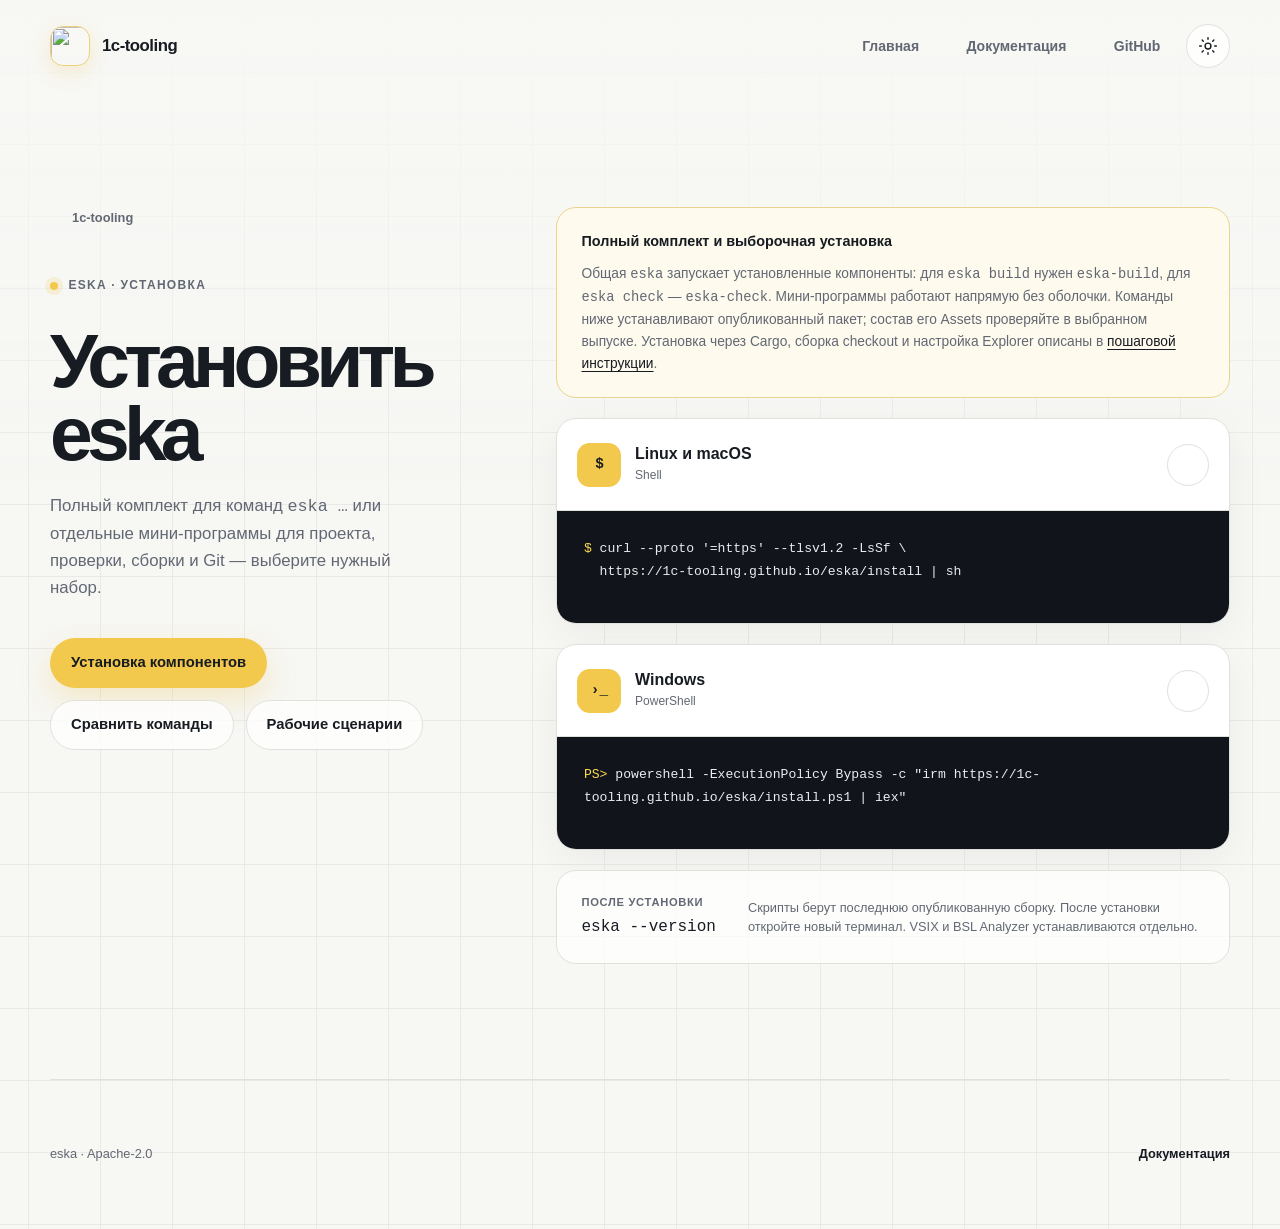
==== eska/index.html @ 10bf2ffe "docs: Добавлены сравнение команд ESKA и девять рабочих сценариев" ====
<!doctype html>
<html lang="ru">
  <head>
    <meta charset="utf-8">
    <meta name="viewport" content="width=device-width, initial-scale=1">
    <meta name="description" content="Установка eska для Linux, macOS и Windows.">
    <meta name="theme-color" content="#f2c94c">
    <title>Установка eska · 1c-tooling</title>
    <script>
      /** Applies the saved theme before rendering. */
      (() => {
        const savedTheme = localStorage.getItem("theme");
        const systemTheme = matchMedia("(prefers-color-scheme: dark)").matches ? "dark" : "light";
        document.documentElement.dataset.theme = savedTheme || systemTheme;
      })();
    </script>
    <link rel="icon" href="../assets/1c-tooling-logo.png" type="image/png">
    <link rel="stylesheet" href="../assets/site.css">
  </head>
  <body class="install-page">
    <a class="skip-link" href="#content">К содержанию</a>

    <header class="site-header shell">
      <a class="brand" href="../" aria-label="1c-tooling — главная">
        <img src="../assets/1c-tooling-logo.png" alt="" width="40" height="40">
        <span>1c-tooling</span>
      </a>

      <nav class="site-nav" aria-label="Основная навигация">
        <a href="../"><svg class="icon" aria-hidden="true"><use href="../assets/icons.svg#home"></use></svg>Главная</a>
        <a href="./docs/"><svg class="icon" aria-hidden="true"><use href="../assets/icons.svg#book-open"></use></svg>Документация</a>
        <a href="https://github.com/1c-tooling/eska" target="_blank" rel="noreferrer"><svg class="icon" aria-hidden="true"><use href="../assets/icons.svg#github"></use></svg>GitHub</a>
        <button class="theme-toggle" type="button" data-theme-toggle aria-label="Включить тёмную тему">
          <svg class="sun-icon" viewBox="0 0 24 24" aria-hidden="true">
            <circle cx="12" cy="12" r="3.5"></circle>
            <path d="M12 2v2M12 20v2M4.93 4.93l1.42 1.42M17.65 17.65l1.42 1.42M2 12h2M20 12h2M4.93 19.07l1.42-1.42M17.65 6.35l1.42-1.42"></path>
          </svg>
          <svg class="moon-icon" viewBox="0 0 24 24" aria-hidden="true">
            <path d="M20.25 15.35A8.5 8.5 0 0 1 8.65 3.75a8.5 8.5 0 1 0 11.6 11.6Z"></path>
          </svg>
        </button>
      </nav>
    </header>

    <main class="install-main shell" id="content">
      <div class="install-hero">
        <a class="back-link" href="../"><svg class="icon" aria-hidden="true"><use href="../assets/icons.svg#arrow-left"></use></svg>1c-tooling</a>
        <p class="eyebrow"><span></span> eska · установка</p>
        <h1>Установить eska</h1>
        <p>Полный комплект для команд <code>eska …</code> или отдельные мини-программы для проекта, проверки, сборки и Git — выберите нужный набор.</p>

        <div class="hero-actions"><a class="button button-primary" href="./docs/#installation">Установка компонентов</a><a class="button button-quiet" href="./docs/#components">Сравнить команды</a><a class="button button-quiet" href="./docs/#scenarios">Рабочие сценарии</a></div>
      </div>

      <div class="install-grid standalone-install">
        <div class="doc-callout install-release-note"><strong>Полный комплект и выборочная установка</strong><p>Общая <code>eska</code> запускает установленные компоненты: для <code>eska build</code> нужен <code>eska-build</code>, для <code>eska check</code> — <code>eska-check</code>. Мини-программы работают напрямую без оболочки. Команды ниже устанавливают опубликованный пакет; состав его Assets проверяйте в выбранном выпуске. Установка через Cargo, сборка checkout и настройка Explorer описаны в <a href="./docs/#installation">пошаговой инструкции</a>.</p></div>

        <article class="command-card">
          <div class="command-heading">
            <div>
              <span class="platform-icon" aria-hidden="true">$</span>
              <div>
                <h2>Linux и macOS</h2>
                <p>Shell</p>
              </div>
            </div>
            <button class="copy-button" type="button" data-copy="curl --proto '=https' --tlsv1.2 -LsSf https://1c-tooling.github.io/eska/install | sh" aria-label="Копировать команду">
              <svg class="icon icon-copy" aria-hidden="true"><use href="../assets/icons.svg#copy"></use></svg>
              <svg class="icon icon-check" aria-hidden="true"><use href="../assets/icons.svg#check"></use></svg>
            </button>
          </div>
          <pre><code><span class="prompt">$</span> curl --proto '=https' --tlsv1.2 -LsSf \
  https://1c-tooling.github.io/eska/install | sh</code></pre>
        </article>

        <article class="command-card">
          <div class="command-heading">
            <div>
              <span class="platform-icon" aria-hidden="true">›_</span>
              <div>
                <h2>Windows</h2>
                <p>PowerShell</p>
              </div>
            </div>
            <button class="copy-button" type="button" data-copy="powershell -ExecutionPolicy Bypass -c &quot;irm https://1c-tooling.github.io/eska/install.ps1 | iex&quot;" aria-label="Копировать команду">
              <svg class="icon icon-copy" aria-hidden="true"><use href="../assets/icons.svg#copy"></use></svg>
              <svg class="icon icon-check" aria-hidden="true"><use href="../assets/icons.svg#check"></use></svg>
            </button>
          </div>
          <pre><code><span class="prompt">PS&gt;</span> powershell -ExecutionPolicy Bypass -c "irm https://1c-tooling.github.io/eska/install.ps1 | iex"</code></pre>
        </article>

        <div class="install-note">
          <div>
            <span>После установки</span>
            <code>eska --version</code>
          </div>
          <p>Скрипты берут последнюю опубликованную сборку. После установки откройте новый терминал. VSIX и BSL Analyzer устанавливаются отдельно.</p>
        </div>
      </div>
    </main>

    <footer class="site-footer shell compact-footer">
      <p>eska · Apache-2.0</p>
      <a class="link-with-icon" href="./docs/"><svg class="icon" aria-hidden="true"><use href="../assets/icons.svg#book-open"></use></svg>Документация</a>
    </footer>

    <div class="copy-toast" role="status" aria-live="polite" aria-atomic="true"></div>
    <script src="../assets/site.js"></script>
  </body>
</html>
---- assets/site.css ----
:root {
  color-scheme: light;
  --bg: #f7f7f4;
  --surface: #ffffff;
  --surface-strong: #171b22;
  --text: #171b22;
  --text-soft: #626873;
  --text-inverse: #f7f7f4;
  --line: #dfe1dc;
  --line-strong: #c7cac3;
  --accent: #f2c94c;
  --accent-bright: #ffda51;
  --accent-ink: #171b22;
  --code-bg: #11151b;
  --code-text: #e9ecf0;
  --shadow: 0 24px 70px rgb(30 35 43 / 12%);
  --radius-lg: 2rem;
  --radius-md: 1.25rem;
  --shell: min(1180px, calc(100% - 48px));
}

:root[data-theme="dark"] {
  color-scheme: dark;
  --bg: #0f1217;
  --surface: #171b22;
  --surface-strong: #f2f3ef;
  --text: #f2f3ef;
  --text-soft: #9aa1ac;
  --text-inverse: #171b22;
  --line: #2b3039;
  --line-strong: #3a414d;
  --accent: #e8bd3e;
  --accent-bright: #f8cf4b;
  --accent-ink: #171b22;
  --code-bg: #0a0d11;
  --code-text: #eef0f3;
  --shadow: 0 28px 90px rgb(0 0 0 / 35%);
}

* {
  box-sizing: border-box;
}

html {
  scroll-behavior: smooth;
}

body {
  margin: 0;
  overflow-x: hidden;
  background:
    linear-gradient(90deg, color-mix(in srgb, var(--line) 55%, transparent) 1px, transparent 1px) 50% 0 / 72px 72px,
    linear-gradient(color-mix(in srgb, var(--line) 55%, transparent) 1px, transparent 1px) 50% 0 / 72px 72px,
    var(--bg);
  color: var(--text);
  font-family: Inter, "Segoe UI", Arial, sans-serif;
  font-size: 1rem;
  line-height: 1.6;
  -webkit-font-smoothing: antialiased;
}

body::before {
  position: fixed;
  z-index: -1;
  inset: 0;
  background: linear-gradient(180deg, var(--bg) 0, transparent 32rem);
  content: "";
  pointer-events: none;
}

button,
a {
  -webkit-tap-highlight-color: transparent;
}

a {
  color: inherit;
  text-decoration: none;
}

.icon {
  width: 1.1em;
  height: 1.1em;
  flex: none;
  fill: none;
  stroke: currentColor;
  stroke-linecap: round;
  stroke-linejoin: round;
  stroke-width: 1.8;
}

.link-with-icon {
  display: inline-flex;
  gap: 0.5rem;
  align-items: center;
}

button {
  font: inherit;
}

img {
  display: block;
  height: auto;
  max-width: 100%;
}

code,
pre {
  font-family: "SFMono-Regular", Consolas, "Liberation Mono", monospace;
}

.shell {
  width: var(--shell);
  margin-inline: auto;
}

.skip-link {
  position: fixed;
  z-index: 100;
  top: 0.75rem;
  left: 0.75rem;
  padding: 0.65rem 1rem;
  transform: translateY(-150%);
  border-radius: 999px;
  background: var(--text);
  color: var(--bg);
}

.skip-link:focus {
  transform: translateY(0);
}

.site-header {
  display: flex;
  align-items: center;
  justify-content: space-between;
  min-height: 92px;
}

.brand {
  display: inline-flex;
  gap: 0.75rem;
  align-items: center;
  font-size: 1.05rem;
  font-weight: 750;
  letter-spacing: -0.03em;
}

.brand img {
  width: 40px;
  height: 40px;
  border: 1px solid color-mix(in srgb, var(--accent) 70%, var(--line));
  border-radius: 0.8rem;
  box-shadow: 0 6px 20px rgb(232 189 62 / 22%);
}

.site-nav {
  display: flex;
  gap: 1.6rem;
  align-items: center;
  color: var(--text-soft);
  font-size: 0.875rem;
  font-weight: 650;
}

.site-nav > a {
  display: inline-flex;
  gap: 0.4rem;
  align-items: center;
  transition: color 160ms ease;
}

.site-nav > a:hover {
  color: var(--text);
}

.theme-toggle {
  position: relative;
  display: grid;
  width: 44px;
  height: 44px;
  padding: 0;
  place-items: center;
  border: 1px solid var(--line);
  border-radius: 50%;
  background: color-mix(in srgb, var(--surface) 80%, transparent);
  color: var(--text);
  cursor: pointer;
  transition: border-color 160ms ease, transform 160ms ease, background 160ms ease;
}

.theme-toggle:hover {
  transform: rotate(8deg);
  border-color: var(--line-strong);
  background: var(--surface);
}

.theme-toggle svg {
  position: absolute;
  width: 20px;
  fill: none;
  stroke: currentColor;
  stroke-linecap: round;
  stroke-linejoin: round;
  stroke-width: 1.7;
  transition: opacity 160ms ease, transform 220ms ease;
}

:root[data-theme="light"] .sun-icon,
:root[data-theme="dark"] .moon-icon {
  opacity: 1;
  transform: scale(1) rotate(0deg);
}

:root[data-theme="light"] .moon-icon,
:root[data-theme="dark"] .sun-icon {
  opacity: 0;
  transform: scale(0.55) rotate(-45deg);
}

.hero {
  display: grid;
  grid-template-columns: minmax(0, 1.25fr) minmax(320px, 0.75fr);
  gap: clamp(3rem, 7vw, 7rem);
  align-items: center;
  min-height: min(760px, calc(100svh - 92px));
  padding-block: 5rem 7rem;
}

.eyebrow {
  display: flex;
  gap: 0.65rem;
  align-items: center;
  margin: 0 0 1.75rem;
  color: var(--text-soft);
  font-size: 0.75rem;
  font-weight: 750;
  letter-spacing: 0.11em;
  text-transform: uppercase;
}

.eyebrow > span:first-child {
  width: 8px;
  height: 8px;
  border-radius: 50%;
  background: var(--accent);
  box-shadow: 0 0 0 5px color-mix(in srgb, var(--accent) 18%, transparent);
}

.eyebrow b {
  font-weight: inherit;
}

.hero h1 {
  max-width: 760px;
  margin: 0;
  font-size: clamp(3rem, 6vw, 5.25rem);
  font-weight: 770;
  letter-spacing: -0.075em;
  line-height: 0.98;
}

.hero h1 > span,
.hero h1 em,
.hero h1 em span {
  display: block;
}

.hero h1 em span {
  white-space: nowrap;
}

.hero h1 em {
  color: var(--text-soft);
  font-style: normal;
  font-weight: 520;
}

.hero-lead {
  max-width: 650px;
  margin: 2rem 0 0;
  color: var(--text-soft);
  font-size: clamp(1.05rem, 1.6vw, 1.3rem);
  line-height: 1.55;
}

.hero-actions {
  display: flex;
  flex-wrap: wrap;
  gap: 0.75rem;
  margin-top: 2.25rem;
}

.button {
  display: inline-flex;
  gap: 0.55rem;
  min-height: 50px;
  padding: 0.75rem 1.25rem;
  align-items: center;
  justify-content: center;
  border: 1px solid transparent;
  border-radius: 999px;
  font-size: 0.925rem;
  font-weight: 750;
  transition: transform 160ms ease, box-shadow 160ms ease, background 160ms ease;
}

.button:hover {
  transform: translateY(-2px);
}

.button-primary {
  background: var(--accent);
  color: var(--accent-ink);
  box-shadow: 0 12px 30px rgb(232 189 62 / 25%);
}

.button-primary:hover {
  background: var(--accent-bright);
  box-shadow: 0 16px 34px rgb(232 189 62 / 32%);
}

.button-quiet {
  border-color: var(--line);
  background: color-mix(in srgb, var(--surface) 75%, transparent);
}

.hero-flow {
  display: flex;
  gap: 0.7rem;
  align-items: center;
  margin: 3rem 0 0;
  color: var(--text-soft);
  font-family: "SFMono-Regular", Consolas, "Liberation Mono", monospace;
  font-size: 0.75rem;
  letter-spacing: 0.025em;
}

.hero-flow i {
  width: 22px;
  height: 1px;
  background: var(--line-strong);
}

.logo-stage {
  position: relative;
  isolation: isolate;
  width: min(100%, 480px);
  aspect-ratio: 1 / 1;
  margin-inline: auto;
}

.logo-stage::before {
  position: absolute;
  z-index: -2;
  inset: -22%;
  border-radius: 50%;
  background: radial-gradient(circle, rgb(242 201 76 / 25%) 0, transparent 67%);
  content: "";
  filter: blur(20px);
}

.logo-stage::after {
  position: absolute;
  z-index: -1;
  inset: -1.15rem;
  border: 1px solid color-mix(in srgb, var(--accent) 35%, transparent);
  border-radius: 2.6rem;
  content: "";
  transform: rotate(3deg);
}

.logo-stage img {
  width: 100%;
  height: 100%;
  object-fit: contain;
  border: 1px solid color-mix(in srgb, var(--accent) 55%, var(--line));
  border-radius: var(--radius-lg);
  box-shadow: var(--shadow);
}

.logo-orbit {
  position: absolute;
  z-index: 2;
  top: -1.7rem;
  right: -1.7rem;
  width: 4.4rem;
  height: 4.4rem;
  border: 1px solid var(--line-strong);
  border-radius: 50%;
  background: var(--bg);
}

.logo-orbit::before,
.logo-orbit::after {
  position: absolute;
  background: var(--line-strong);
  content: "";
}

.logo-orbit::before {
  top: 50%;
  left: -0.75rem;
  width: calc(100% + 1.5rem);
  height: 1px;
}

.logo-orbit::after {
  top: -0.75rem;
  left: 50%;
  width: 1px;
  height: calc(100% + 1.5rem);
}

.logo-caption {
  position: absolute;
  z-index: 3;
  right: 1.1rem;
  bottom: 1.1rem;
  padding: 0.45rem 0.75rem;
  border: 1px solid rgb(23 27 34 / 18%);
  border-radius: 999px;
  background: rgb(255 255 255 / 86%);
  color: #171b22;
  font-family: "SFMono-Regular", Consolas, "Liberation Mono", monospace;
  font-size: 0.66rem;
  letter-spacing: 0.03em;
  backdrop-filter: blur(8px);
}

.product-section,
.install-section {
  padding-block: clamp(5rem, 10vw, 9rem);
  border-top: 1px solid var(--line);
}

.section-intro {
  display: grid;
  grid-template-columns: 1fr 2fr;
  gap: 2rem;
  align-items: start;
  margin-bottom: clamp(3rem, 7vw, 5rem);
}

.section-index {
  margin: 0;
  color: var(--text-soft);
  font-family: "SFMono-Regular", Consolas, "Liberation Mono", monospace;
  font-size: 0.75rem;
  letter-spacing: 0.08em;
  text-transform: uppercase;
}

.section-intro h2 {
  margin: 0;
  font-size: clamp(2.35rem, 5.4vw, 5rem);
  font-weight: 680;
  letter-spacing: -0.065em;
  line-height: 1;
}

.section-copy > p {
  max-width: 620px;
  margin: 1.5rem 0 0;
  color: var(--text-soft);
  font-size: 1rem;
}

.product-card {
  display: grid;
  grid-template-columns: 0.9fr 1.1fr;
  overflow: hidden;
  border: 1px solid var(--line);
  border-radius: var(--radius-lg);
  background: var(--surface);
  box-shadow: 0 18px 70px rgb(25 30 38 / 6%);
}

.product-name {
  display: flex;
  min-height: 430px;
  padding: clamp(1.5rem, 4vw, 3.5rem);
  flex-direction: column;
  justify-content: space-between;
  background: var(--surface-strong);
  color: var(--text-inverse);
}

.product-name > div {
  display: flex;
  gap: 0.6rem;
  align-items: center;
  color: color-mix(in srgb, var(--text-inverse) 62%, transparent);
  font-family: "SFMono-Regular", Consolas, "Liberation Mono", monospace;
  font-size: 0.75rem;
  letter-spacing: 0.05em;
  text-transform: uppercase;
}

.status-dot {
  width: 7px;
  height: 7px;
  border-radius: 50%;
  background: var(--accent);
  box-shadow: 0 0 0 4px color-mix(in srgb, var(--accent) 16%, transparent);
}

.product-name strong {
  font-size: clamp(4.5rem, 10vw, 8.5rem);
  font-weight: 700;
  letter-spacing: -0.09em;
  line-height: 0.8;
}

.product-name a {
  color: color-mix(in srgb, var(--text-inverse) 68%, transparent);
  font-size: 0.875rem;
  transition: color 160ms ease;
}

.product-name a .icon {
  width: 1rem;
  height: 1rem;
}

.product-name a:hover {
  color: var(--text-inverse);
}

.feature-list {
  display: flex;
  flex-direction: column;
  justify-content: stretch;
}

.feature-row {
  display: grid;
  min-height: 143px;
  padding: 2rem clamp(1.5rem, 4vw, 3.25rem);
  grid-template-columns: 3rem 1fr;
  gap: 1.5rem;
  align-items: center;
  border-bottom: 1px solid var(--line);
}

.feature-row:last-child {
  border-bottom: 0;
}

.feature-row > span {
  color: var(--text-soft);
  font-family: "SFMono-Regular", Consolas, "Liberation Mono", monospace;
  font-size: 0.75rem;
}

.feature-row p {
  max-width: 510px;
  margin: 0;
  font-size: clamp(1.05rem, 2vw, 1.35rem);
  font-weight: 600;
  line-height: 1.4;
}

.feature-row code {
  font-size: 0.84em;
  font-weight: 500;
}

.feature-row-muted p {
  color: var(--text-soft);
  font-size: clamp(0.95rem, 1.55vw, 1.12rem);
  font-weight: 520;
}

.install-section {
  display: grid;
  grid-template-columns: minmax(260px, 0.72fr) minmax(0, 1.28fr);
  gap: clamp(3rem, 8vw, 7rem);
}

.install-intro {
  display: block;
  margin: 0;
}

.install-intro h2 {
  margin-top: 2rem;
}

.install-intro > p:last-child {
  max-width: 390px;
  margin: 1.75rem 0 0;
  color: var(--text-soft);
  font-size: 1rem;
}

.install-grid {
  display: grid;
  gap: 1rem;
}

.command-card {
  overflow: hidden;
  border: 1px solid var(--line);
  border-radius: var(--radius-md);
  background: var(--surface);
  box-shadow: 0 12px 40px rgb(25 30 38 / 5%);
}

.command-heading {
  display: flex;
  min-height: 92px;
  padding: 1.15rem 1.25rem;
  align-items: center;
  justify-content: space-between;
  border-bottom: 1px solid var(--line);
}

.command-heading > div {
  display: flex;
  gap: 0.85rem;
  align-items: center;
}

.platform-icon {
  display: grid;
  width: 44px;
  height: 44px;
  place-items: center;
  border-radius: 0.8rem;
  background: var(--accent);
  color: var(--accent-ink);
  font-family: "SFMono-Regular", Consolas, "Liberation Mono", monospace;
  font-size: 0.9rem;
  font-weight: 800;
}

.command-heading h2,
.command-heading h3 {
  margin: 0;
  font-size: 1rem;
  font-weight: 720;
  line-height: 1.25;
}

.command-heading p {
  margin: 0.1rem 0 0;
  color: var(--text-soft);
  font-size: 0.75rem;
}

.copy-button {
  display: grid;
  width: 42px;
  height: 42px;
  padding: 0;
  flex: none;
  place-items: center;
  border: 1px solid var(--line);
  border-radius: 50%;
  background: transparent;
  color: var(--text-soft);
  cursor: pointer;
  transition: border-color 160ms ease, color 160ms ease, background 160ms ease;
}

.copy-button .icon {
  grid-area: 1 / 1;
  width: 18px;
  height: 18px;
  transition: opacity 160ms ease, transform 160ms ease;
}

.copy-button .icon-check {
  transform: scale(0.55);
  opacity: 0;
}

.copy-button[data-state="copied"] .icon-copy {
  transform: scale(0.55);
  opacity: 0;
}

.copy-button[data-state="copied"] .icon-check {
  transform: scale(1);
  opacity: 1;
}

.copy-button:hover {
  border-color: var(--line-strong);
  background: var(--bg);
  color: var(--text);
}

.copy-button[data-state="copied"] {
  border-color: color-mix(in srgb, var(--accent) 70%, var(--line));
  color: var(--text);
}

.command-card pre {
  margin: 0;
  padding: 1.4rem 1.5rem;
  overflow-x: auto;
  background: var(--code-bg);
  color: var(--code-text);
  font-size: 0.76rem;
  line-height: 1.75;
  white-space: pre-wrap;
  word-break: break-word;
}

.prompt {
  color: var(--accent-bright);
}

.install-footer {
  display: flex;
  padding: 0.75rem 0.25rem 0;
  align-items: center;
  justify-content: space-between;
  color: var(--text-soft);
  font-size: 0.8rem;
}

.install-footer p {
  margin: 0;
}

.install-footer code,
.install-note code {
  color: var(--text);
}

.install-footer a,
.compact-footer a {
  color: var(--text);
  font-weight: 700;
}

.site-footer {
  display: grid;
  min-height: 150px;
  grid-template-columns: 1fr auto 1fr;
  gap: 2rem;
  align-items: center;
  border-top: 1px solid var(--line);
  color: var(--text-soft);
  font-size: 0.8rem;
}

.footer-brand {
  justify-self: start;
  color: var(--text);
  font-size: 0.95rem;
}

.footer-brand img {
  width: 32px;
  height: 32px;
  border-radius: 0.65rem;
}

.site-footer > a:last-child {
  justify-self: end;
  color: var(--text);
  font-weight: 700;
}

.site-footer p {
  margin: 0;
}

.copy-toast {
  position: fixed;
  z-index: 20;
  right: 1.25rem;
  bottom: 1.25rem;
  padding: 0.7rem 1rem;
  transform: translateY(1rem);
  border: 1px solid var(--line-strong);
  border-radius: 999px;
  background: var(--surface-strong);
  color: var(--text-inverse);
  font-size: 0.8rem;
  font-weight: 700;
  opacity: 0;
  pointer-events: none;
  transition: opacity 180ms ease, transform 180ms ease;
}

.copy-toast.is-visible {
  transform: translateY(0);
  opacity: 1;
}

/* Documentation */
.docs-shell {
  display: grid;
  grid-template-columns: 220px minmax(0, 1fr);
  gap: clamp(3rem, 7vw, 7rem);
  align-items: start;
  padding-block: 3.5rem 7rem;
  border-top: 1px solid var(--line);
}

.docs-sidebar {
  position: sticky;
  top: 2rem;
}

.docs-sidebar-title {
  display: flex;
  padding-bottom: 1rem;
  align-items: center;
  justify-content: space-between;
  border-bottom: 1px solid var(--line);
  font-weight: 780;
  letter-spacing: -0.03em;
}

.docs-sidebar-title small {
  color: var(--text-soft);
  font-family: "SFMono-Regular", Consolas, "Liberation Mono", monospace;
  font-size: 0.68rem;
  font-weight: 600;
}

.docs-toc {
  display: grid;
  margin-top: 0.75rem;
}

.docs-toc a {
  padding: 0.45rem 0;
  color: var(--text-soft);
  font-size: 0.78rem;
  line-height: 1.35;
  transition: color 160ms ease, transform 160ms ease;
}

.docs-toc a:hover {
  transform: translateX(3px);
  color: var(--text);
}

.docs-content {
  width: min(100%, 860px);
  min-width: 0;
}

.docs-hero {
  padding-block: clamp(2rem, 4vw, 4rem) clamp(5rem, 9vw, 8rem);
}

.docs-hero h1 {
  max-width: 770px;
  margin: 0;
  font-size: clamp(3.6rem, 7.5vw, 7rem);
  font-weight: 760;
  letter-spacing: -0.075em;
  line-height: 0.92;
}

.docs-hero > p:not(.eyebrow) {
  max-width: 650px;
  margin: 2rem 0 0;
  color: var(--text-soft);
  font-size: clamp(1.05rem, 1.7vw, 1.3rem);
  line-height: 1.55;
}

.docs-hero-actions {
  display: flex;
  flex-wrap: wrap;
  gap: 0.75rem;
  margin-top: 2.25rem;
}

.doc-section {
  padding-block: clamp(4.5rem, 8vw, 7rem);
  scroll-margin-top: 1.5rem;
  border-top: 1px solid var(--line);
}

.doc-heading {
  display: grid;
  margin-bottom: 3rem;
  grid-template-columns: 3rem minmax(0, 1fr);
  gap: 1.25rem;
  align-items: start;
}

.doc-heading > span {
  padding-top: 0.5rem;
  color: var(--text-soft);
  font-family: "SFMono-Regular", Consolas, "Liberation Mono", monospace;
  font-size: 0.72rem;
  letter-spacing: 0.08em;
}

.doc-heading h2 {
  margin: 0;
  font-size: clamp(2.3rem, 5vw, 4.5rem);
  font-weight: 700;
  letter-spacing: -0.065em;
  line-height: 1;
}

.doc-heading p {
  max-width: 590px;
  margin: 1rem 0 0;
  color: var(--text-soft);
  font-size: 1rem;
}

.doc-section h3 {
  margin: 3rem 0 0.8rem;
  font-size: 1.12rem;
  letter-spacing: -0.025em;
  line-height: 1.35;
}

.doc-section h3[id] {
  scroll-margin-top: 2rem;
}

.doc-section > p,
.doc-columns p,
.workflow-steps p {
  max-width: 760px;
  margin: 1.1rem 0 0;
  color: var(--text-soft);
}

.doc-section p code,
.doc-section td code,
.doc-section th code {
  padding: 0.08em 0.32em;
  border: 1px solid color-mix(in srgb, var(--line) 75%, transparent);
  border-radius: 0.35rem;
  background: color-mix(in srgb, var(--surface) 72%, transparent);
  color: var(--text);
  font-size: 0.87em;
}

.doc-section > pre,
.doc-columns pre,
.workflow-steps pre {
  margin: 1rem 0 0;
  padding: 1.25rem 1.4rem;
  overflow-x: auto;
  border: 1px solid color-mix(in srgb, var(--line) 38%, transparent);
  border-radius: 1rem;
  background: var(--code-bg);
  color: var(--code-text);
  font-size: 0.79rem;
  line-height: 1.75;
}

.docs-command-grid {
  display: grid;
  gap: 1rem;
}

.docs-command-grid + p {
  margin-top: 1.75rem;
}

.requirement-grid {
  display: grid;
  grid-template-columns: repeat(2, minmax(0, 1fr));
  gap: 1rem;
}

.requirement-card {
  padding: 1.5rem;
  border: 1px solid var(--line);
  border-radius: var(--radius-md);
  background: color-mix(in srgb, var(--surface) 78%, transparent);
}

.requirement-card strong,
.requirement-card span {
  display: block;
}

.requirement-card strong {
  font-size: 1.1rem;
  letter-spacing: -0.025em;
}

.requirement-card span {
  margin-top: 0.1rem;
  color: var(--text-soft);
  font-family: "SFMono-Regular", Consolas, "Liberation Mono", monospace;
  font-size: 0.68rem;
  letter-spacing: 0.06em;
  text-transform: uppercase;
}

.requirement-card p {
  margin: 1rem 0 0;
  color: var(--text-soft);
  font-size: 0.88rem;
  line-height: 1.6;
}

.doc-callout {
  display: grid;
  margin-top: 2rem;
  padding: 1.4rem 1.5rem;
  grid-template-columns: minmax(150px, 0.55fr) minmax(0, 1.45fr);
  gap: 1.5rem;
  align-items: start;
  border: 1px solid color-mix(in srgb, var(--accent) 55%, var(--line));
  border-radius: var(--radius-md);
  background: color-mix(in srgb, var(--accent) 10%, var(--surface));
}

.doc-callout strong {
  font-size: 0.9rem;
  line-height: 1.4;
}

.doc-callout p {
  margin: 0;
  color: var(--text-soft);
  font-size: 0.86rem;
  line-height: 1.6;
}

.doc-callout-warning {
  border-color: color-mix(in srgb, #e88b3e 55%, var(--line));
  background: color-mix(in srgb, #e88b3e 9%, var(--surface));
}

.doc-columns {
  display: grid;
  margin-top: 2rem;
  grid-template-columns: repeat(2, minmax(0, 1fr));
  gap: 1rem;
}

.doc-columns > div {
  min-width: 0;
}

.doc-columns h3 {
  margin-top: 0;
}

.table-wrap {
  margin-top: 2rem;
  overflow-x: auto;
  border: 1px solid var(--line);
  border-radius: var(--radius-md);
  background: color-mix(in srgb, var(--surface) 76%, transparent);
}

.table-wrap table {
  width: 100%;
  border-collapse: collapse;
  font-size: 0.85rem;
}

.table-wrap th,
.table-wrap td {
  padding: 0.95rem 1rem;
  border-bottom: 1px solid var(--line);
  text-align: left;
  vertical-align: top;
}

.table-wrap th {
  color: var(--text-soft);
  font-size: 0.68rem;
  font-weight: 700;
  letter-spacing: 0.06em;
  text-transform: uppercase;
}

.table-wrap tr:last-child td {
  border-bottom: 0;
}

.status-grid {
  display: grid;
  margin-top: 2rem;
  grid-template-columns: repeat(2, minmax(0, 1fr));
  overflow: hidden;
  border: 1px solid var(--line);
  border-radius: var(--radius-md);
  background: color-mix(in srgb, var(--surface) 76%, transparent);
}

.status-grid > div {
  display: grid;
  padding: 1rem 1.1rem;
  grid-template-columns: 5rem minmax(0, 1fr);
  gap: 0.8rem;
  align-items: center;
  border-right: 1px solid var(--line);
  border-bottom: 1px solid var(--line);
}

.status-grid > div:nth-child(2n) {
  border-right: 0;
}

.status-grid > div:nth-last-child(-n + 2) {
  border-bottom: 0;
}

.status-grid p {
  margin: 0;
  color: var(--text-soft);
  font-size: 0.82rem;
}

.status {
  justify-self: start;
  padding: 0.22rem 0.52rem;
  border-radius: 999px;
  font-family: "SFMono-Regular", Consolas, "Liberation Mono", monospace;
  font-size: 0.66rem;
  font-weight: 750;
}

.status-ok {
  background: #dff4e5;
  color: #195c2a;
}

.status-warn {
  background: #fff1c2;
  color: #705000;
}

.status-fail {
  background: #fee2df;
  color: #8b2821;
}

.status-skip {
  background: color-mix(in srgb, var(--line) 75%, var(--surface));
  color: var(--text-soft);
}

.workflow-steps {
  display: grid;
  margin: 0;
  padding: 0;
  gap: 0;
  list-style: none;
}

.workflow-steps > li {
  display: grid;
  padding: 2.2rem 0;
  grid-template-columns: 3rem minmax(0, 1fr);
  gap: 1.25rem;
  border-bottom: 1px solid var(--line);
}

.workflow-steps > li:first-child {
  padding-top: 0;
}

.workflow-steps > li:last-child {
  padding-bottom: 0;
  border-bottom: 0;
}

.workflow-steps > li > span {
  display: grid;
  width: 2.5rem;
  height: 2.5rem;
  place-items: center;
  border: 1px solid color-mix(in srgb, var(--accent) 58%, var(--line));
  border-radius: 50%;
  background: color-mix(in srgb, var(--accent) 12%, var(--surface));
  font-family: "SFMono-Regular", Consolas, "Liberation Mono", monospace;
  font-size: 0.72rem;
  font-weight: 750;
}

.workflow-steps h3 {
  margin: 0 0 0.8rem;
  font-size: 1.15rem;
}

.exit-codes {
  display: grid;
  margin-top: 2rem;
  grid-template-columns: repeat(3, 1fr);
  overflow: hidden;
  border: 1px solid var(--line);
  border-radius: var(--radius-md);
  background: color-mix(in srgb, var(--surface) 76%, transparent);
}

.exit-codes > div {
  display: grid;
  padding: 1.3rem;
  border-right: 1px solid var(--line);
}

.exit-codes > div:last-child {
  border-right: 0;
}

.exit-codes strong {
  font-family: "SFMono-Regular", Consolas, "Liberation Mono", monospace;
  font-size: 1.8rem;
  line-height: 1;
}

.exit-codes span {
  margin-top: 0.5rem;
  color: var(--text-soft);
  font-size: 0.75rem;
}

.command-reference {
  overflow: hidden;
  border: 1px solid var(--line);
  border-radius: var(--radius-md);
  background: color-mix(in srgb, var(--surface) 76%, transparent);
}

.command-reference > div {
  display: grid;
  min-height: 58px;
  padding: 0.9rem 1rem;
  grid-template-columns: minmax(210px, 0.75fr) minmax(0, 1.25fr);
  gap: 1.25rem;
  align-items: center;
  border-bottom: 1px solid var(--line);
}

.command-reference > div:last-child {
  border-bottom: 0;
}

.command-reference code {
  font-size: 0.77rem;
  font-weight: 700;
}

.command-reference span {
  color: var(--text-soft);
  font-size: 0.8rem;
}

.docs-end {
  display: flex;
  padding-top: 2.5rem;
  flex-wrap: wrap;
  gap: 1.5rem;
  border-top: 1px solid var(--line);
  color: var(--text-soft);
  font-size: 0.8rem;
  font-weight: 700;
}

.docs-end a:hover {
  color: var(--text);
}

.docs-up-icon {
  transform: rotate(-90deg);
}

.docs-footer {
  margin-top: 7rem;
}

/* Standalone installer */
.install-page {
  min-height: 100svh;
}

.install-main {
  display: grid;
  min-height: calc(100svh - 242px);
  padding-block: clamp(4rem, 9vw, 8rem);
  grid-template-columns: minmax(260px, 0.75fr) minmax(0, 1.25fr);
  gap: clamp(3rem, 8vw, 7rem);
  align-items: start;
}

.install-hero {
  position: sticky;
  top: 3rem;
}

.back-link {
  display: inline-flex;
  gap: 0.5rem;
  align-items: center;
  margin-bottom: 3rem;
  color: var(--text-soft);
  font-size: 0.8rem;
  font-weight: 700;
}

.install-hero h1 {
  margin: 0;
  font-size: clamp(3rem, 6vw, 6rem);
  font-weight: 740;
  letter-spacing: -0.075em;
  line-height: 0.95;
}

.install-hero > p:not(.eyebrow) {
  max-width: 370px;
  margin: 1.5rem 0 0;
  color: var(--text-soft);
  font-size: 1.05rem;
}

.standalone-install {
  gap: 1.25rem;
}

.standalone-install .command-card pre {
  min-height: 112px;
  padding: 1.65rem;
  font-size: 0.82rem;
}

.install-note {
  display: grid;
  padding: 1.4rem 1.5rem;
  grid-template-columns: auto 1fr;
  gap: 2rem;
  align-items: center;
  border: 1px solid var(--line);
  border-radius: var(--radius-md);
  background: color-mix(in srgb, var(--surface) 72%, transparent);
}

.install-note > div {
  display: grid;
  gap: 0.2rem;
}

.install-note span {
  color: var(--text-soft);
  font-size: 0.7rem;
  font-weight: 700;
  letter-spacing: 0.06em;
  text-transform: uppercase;
}

.install-note p {
  margin: 0;
  color: var(--text-soft);
  font-size: 0.8rem;
  line-height: 1.5;
}

.compact-footer {
  grid-template-columns: 1fr 1fr;
}

.compact-footer a {
  justify-self: end;
}

:focus-visible {
  outline: 3px solid color-mix(in srgb, var(--accent) 82%, transparent);
  outline-offset: 4px;
}

@media (max-width: 1100px) {
  .docs-shell {
    grid-template-columns: 1fr;
    gap: 3rem;
  }

  .docs-sidebar {
    position: static;
    min-width: 0;
  }

  .docs-toc {
    display: flex;
    margin-top: 1rem;
    padding-bottom: 0.5rem;
    gap: 1.25rem;
    overflow-x: auto;
    scrollbar-width: thin;
  }

  .docs-toc a {
    flex: none;
    white-space: nowrap;
  }

  .docs-toc a:hover {
    transform: none;
  }

  .docs-content {
    width: 100%;
  }

  .hero {
    grid-template-columns: 1fr;
    min-height: auto;
    padding-block: 5rem 7rem;
  }

  .hero-copy {
    position: relative;
    z-index: 1;
  }

  .hero h1 {
    max-width: 850px;
  }

  .logo-stage {
    width: min(78vw, 460px);
  }

  .section-intro {
    grid-template-columns: 1fr;
  }

  .product-card {
    grid-template-columns: 1fr;
  }

  .product-name {
    min-height: 310px;
  }

  .install-section,
  .install-main {
    grid-template-columns: 1fr;
  }

  .install-hero {
    position: static;
  }

  .install-intro > p:last-child {
    max-width: 560px;
  }
}

@media (max-width: 640px) {
  :root {
    --shell: min(100% - 28px, 1180px);
    --radius-lg: 1.35rem;
    --radius-md: 1rem;
  }

  body {
    background-size: 48px 48px;
  }

  .site-header {
    min-height: 76px;
  }

  .site-nav {
    gap: 0.5rem;
  }

  .site-nav > a:not(:last-of-type) {
    display: none;
  }

  .site-nav > a {
    padding: 0.5rem;
  }

  .docs-shell {
    padding-block: 2rem 4rem;
  }

  .docs-hero {
    padding-block: 2rem 5rem;
  }

  .docs-hero h1 {
    font-size: clamp(3rem, 15vw, 4.8rem);
  }

  .docs-hero-actions .button {
    width: 100%;
  }

  .doc-section {
    padding-block: 4.5rem;
  }

  .doc-heading {
    margin-bottom: 2.5rem;
    grid-template-columns: 1fr;
    gap: 0.7rem;
  }

  .doc-heading > span {
    padding-top: 0;
  }

  .doc-heading h2 {
    font-size: 2.65rem;
  }

  .requirement-grid,
  .doc-columns,
  .status-grid,
  .doc-callout,
  .command-reference > div {
    grid-template-columns: 1fr;
  }

  .status-grid > div,
  .status-grid > div:nth-child(2n),
  .status-grid > div:nth-last-child(-n + 2) {
    grid-template-columns: 5rem minmax(0, 1fr);
    border-right: 0;
    border-bottom: 1px solid var(--line);
  }

  .status-grid > div:last-child {
    border-bottom: 0;
  }

  .workflow-steps > li {
    grid-template-columns: 2.5rem minmax(0, 1fr);
    gap: 0.8rem;
  }

  .exit-codes {
    grid-template-columns: 1fr;
  }

  .exit-codes > div {
    grid-template-columns: 3rem 1fr;
    align-items: center;
    border-right: 0;
    border-bottom: 1px solid var(--line);
  }

  .exit-codes > div:last-child {
    border-bottom: 0;
  }

  .exit-codes span {
    margin-top: 0;
  }

  .command-reference > div {
    gap: 0.35rem;
    align-items: start;
  }

  .docs-footer {
    margin-top: 4rem;
  }

  .hero {
    gap: 4rem;
    padding-block: 4rem 6rem;
  }

  .hero h1 {
    font-size: clamp(2.7rem, 11.5vw, 4rem);
  }

  .hero-lead {
    font-size: 1.05rem;
  }

  .button {
    width: 100%;
  }

  .hero-flow {
    flex-wrap: wrap;
  }

  .logo-stage {
    width: min(88vw, 430px);
  }

  .logo-stage::after {
    inset: -0.6rem;
    border-radius: 1.7rem;
  }

  .logo-orbit {
    top: -1rem;
    right: -0.75rem;
    width: 3.5rem;
    height: 3.5rem;
  }

  .section-intro h2 {
    font-size: 2.75rem;
  }

  .product-name {
    min-height: 260px;
  }

  .feature-row {
    grid-template-columns: 2rem 1fr;
    gap: 0.75rem;
  }

  .install-footer,
  .site-footer,
  .install-note {
    grid-template-columns: 1fr;
  }

  .install-footer {
    display: grid;
    gap: 0.7rem;
  }

  .site-footer {
    min-height: 190px;
    padding-block: 2rem;
    gap: 1rem;
  }

  .site-footer > *,
  .footer-brand,
  .site-footer > a:last-child,
  .compact-footer a {
    justify-self: start;
  }

  .command-heading {
    align-items: flex-start;
  }

  .install-main {
    min-height: calc(100svh - 266px);
    padding-block: 3rem 5rem;
  }

  .back-link {
    margin-bottom: 2rem;
  }
}

@media (prefers-reduced-motion: reduce) {
  html {
    scroll-behavior: auto;
  }

  *,
  *::before,
  *::after {
    scroll-behavior: auto !important;
    transition-duration: 0.01ms !important;
  }
}

/* Documentation screenshots retain their original proportions at every width. */
.doc-screenshot {
  margin: 2rem 0;
  overflow: hidden;
  border: 1px solid var(--line);
  border-radius: 1rem;
  background: var(--surface);
}

.doc-screenshot a,
.doc-screenshot img {
  display: block;
}

.doc-screenshot img {
  max-width: 100%;
  height: auto;
  margin-inline: auto;
}

.doc-screenshot figcaption {
  padding: 1rem 1.2rem;
  border-top: 1px solid var(--line);
  color: var(--text-soft);
  font-size: 0.85rem;
  line-height: 1.55;
}

.screenshot-grid {
  display: grid;
  grid-template-columns: repeat(2, minmax(0, 1fr));
  gap: 1.5rem;
  align-items: start;
}

.screenshot-grid .doc-screenshot {
  margin-block: 0;
}

.screenshot-wide img {
  width: 100%;
}

.docs-hero > p.guide-date {
  font-size: 0.9rem;
}

.doc-section a:not(.button) {
  text-decoration: underline;
  text-underline-offset: 0.2em;
}

.doc-section a:hover,
.install-release-note a:hover {
  text-decoration-thickness: 2px;
}

.install-release-note a {
  color: var(--text);
  text-decoration: underline;
  text-underline-offset: 0.2em;
}

.install-release-note {
  margin-top: 0;
  grid-template-columns: 1fr;
  gap: 0.75rem;
}

@media (max-width: 760px) {
  .screenshot-grid {
    grid-template-columns: 1fr;
  }
}
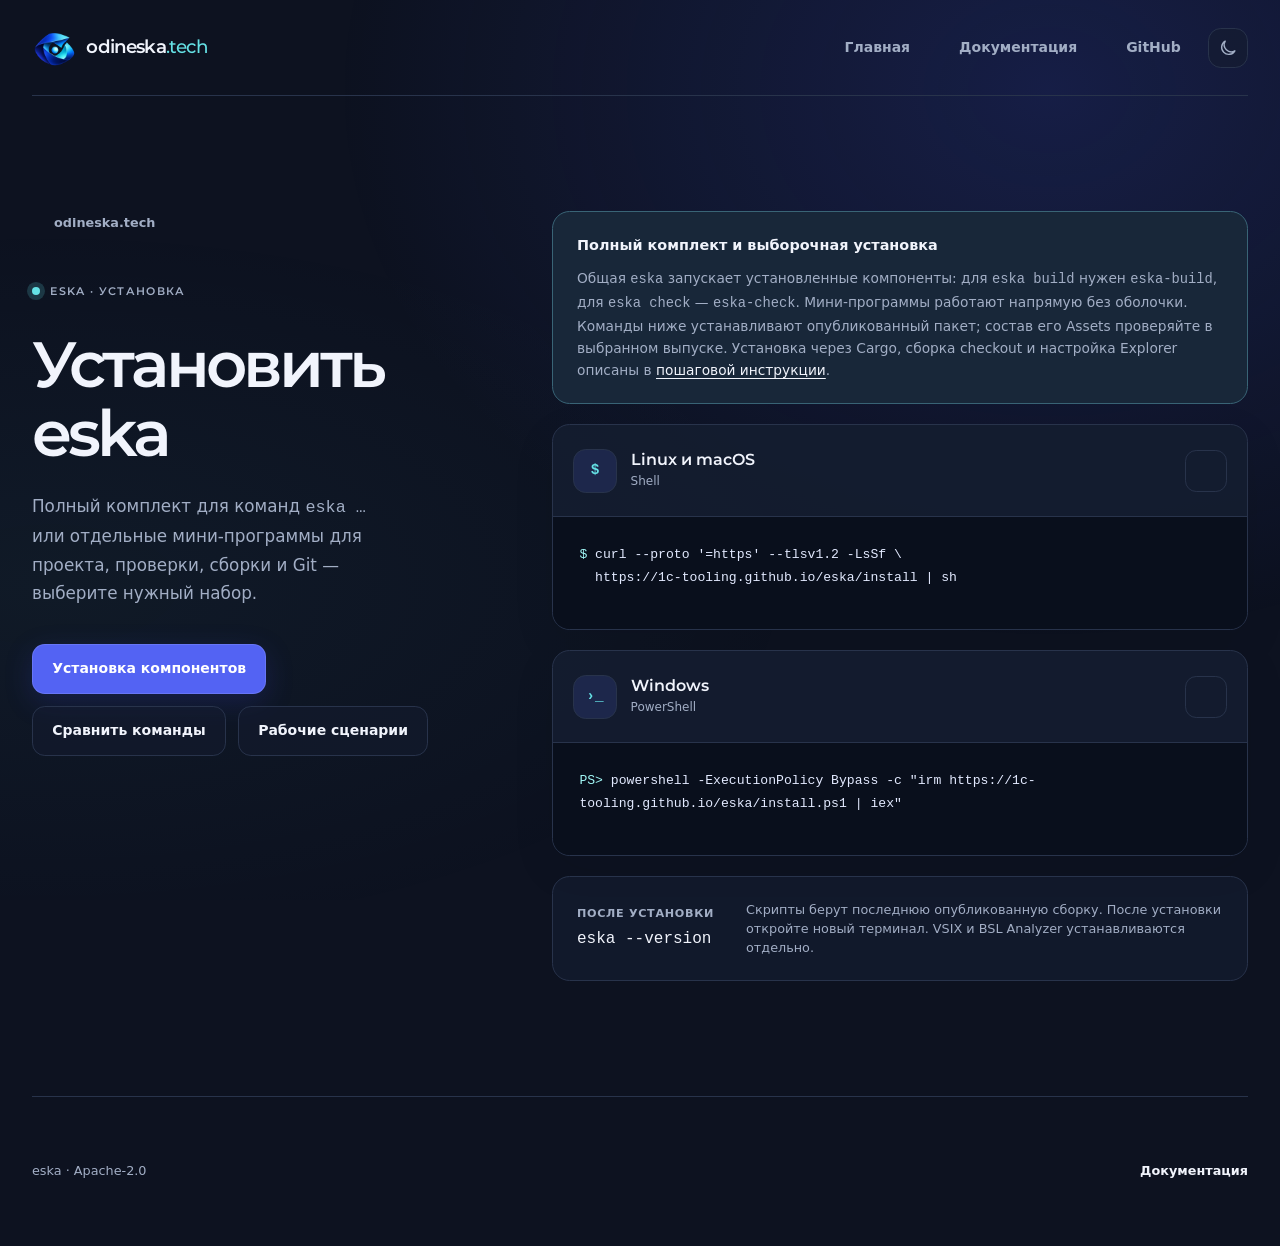
==== commit 4e745280: "feat(site): Обновлён сайт в стиле Odineska «Призма»" ====
--- a/eska/index.html
+++ b/eska/index.html
@@ -1,29 +1,23 @@
 <!doctype html>
-<html lang="ru">
+<html lang="ru" data-theme="dark">
   <head>
     <meta charset="utf-8">
     <meta name="viewport" content="width=device-width, initial-scale=1">
     <meta name="description" content="Установка eska для Linux, macOS и Windows.">
-    <meta name="theme-color" content="#f2c94c">
-    <title>Установка eska · 1c-tooling</title>
-    <script>
-      /** Applies the saved theme before rendering. */
-      (() => {
-        const savedTheme = localStorage.getItem("theme");
-        const systemTheme = matchMedia("(prefers-color-scheme: dark)").matches ? "dark" : "light";
-        document.documentElement.dataset.theme = savedTheme || systemTheme;
-      })();
-    </script>
-    <link rel="icon" href="../assets/1c-tooling-logo.png" type="image/png">
+    <meta name="theme-color" content="#0d1220">
+    <title>Установка eska · Odineska</title>
+    <script src="../assets/theme.js"></script>
+    <link rel="icon" href="../assets/brand/favicon.png" type="image/png">
+    <link rel="preload" href="../assets/fonts/montserrat-semibold.woff2" as="font" type="font/woff2" crossorigin>
     <link rel="stylesheet" href="../assets/site.css">
   </head>
   <body class="install-page">
     <a class="skip-link" href="#content">К содержанию</a>
 
     <header class="site-header shell">
-      <a class="brand" href="../" aria-label="1c-tooling — главная">
-        <img src="../assets/1c-tooling-logo.png" alt="" width="40" height="40">
-        <span>1c-tooling</span>
+      <a class="brand" href="../" aria-label="Odineska — главная">
+        <img src="../assets/brand/odineska-mark.webp" alt="" width="40" height="40">
+        <span class="brand-name">odineska<span>.tech</span></span>
       </a>
 
       <nav class="site-nav" aria-label="Основная навигация">
@@ -44,7 +38,7 @@
 
     <main class="install-main shell" id="content">
       <div class="install-hero">
-        <a class="back-link" href="../"><svg class="icon" aria-hidden="true"><use href="../assets/icons.svg#arrow-left"></use></svg>1c-tooling</a>
+        <a class="back-link" href="../"><svg class="icon" aria-hidden="true"><use href="../assets/icons.svg#arrow-left"></use></svg>odineska.tech</a>
         <p class="eyebrow"><span></span> eska · установка</p>
         <h1>Установить eska</h1>
         <p>Полный комплект для команд <code>eska …</code> или отдельные мини-программы для проекта, проверки, сборки и Git — выберите нужный набор.</p>
--- a/assets/site.css
+++ b/assets/site.css
@@ -1,40 +1,56 @@
+@font-face {
+  font-family: Montserrat;
+  font-style: normal;
+  font-weight: 500;
+  font-display: swap;
+  src: url("./fonts/montserrat-medium.woff2") format("woff2");
+}
+
+@font-face {
+  font-family: Montserrat;
+  font-style: normal;
+  font-weight: 600;
+  font-display: swap;
+  src: url("./fonts/montserrat-semibold.woff2") format("woff2");
+}
+
 :root {
+  color-scheme: dark;
+  --bg: #0d1220;
+  --surface: #141d30;
+  --surface-strong: #101a2f;
+  --text: #f1f4fc;
+  --text-soft: #a2aec5;
+  --text-inverse: #f1f4fc;
+  --line: #28334b;
+  --line-strong: #43536f;
+  --accent: #65e2e6;
+  --accent-bright: #a1f7f6;
+  --accent-ink: #0d1a29;
+  --button: #5363f3;
+  --button-hover: #6574ff;
+  --code-bg: #090f1c;
+  --code-text: #e3eaff;
+  --glow: rgb(64 83 234 / 19%);
+  --shadow: 0 24px 80px rgb(0 5 20 / 24%);
+  --radius-lg: 1.6rem;
+  --radius-md: 1.1rem;
+  --shell: min(1240px, calc(100% - 64px));
+}
+
+:root[data-theme="light"] {
   color-scheme: light;
-  --bg: #f7f7f4;
+  --bg: #f3f6fc;
   --surface: #ffffff;
-  --surface-strong: #171b22;
-  --text: #171b22;
-  --text-soft: #626873;
-  --text-inverse: #f7f7f4;
-  --line: #dfe1dc;
-  --line-strong: #c7cac3;
-  --accent: #f2c94c;
-  --accent-bright: #ffda51;
-  --accent-ink: #171b22;
-  --code-bg: #11151b;
-  --code-text: #e9ecf0;
-  --shadow: 0 24px 70px rgb(30 35 43 / 12%);
-  --radius-lg: 2rem;
-  --radius-md: 1.25rem;
-  --shell: min(1180px, calc(100% - 48px));
-}
-
-:root[data-theme="dark"] {
-  color-scheme: dark;
-  --bg: #0f1217;
-  --surface: #171b22;
-  --surface-strong: #f2f3ef;
-  --text: #f2f3ef;
-  --text-soft: #9aa1ac;
-  --text-inverse: #171b22;
-  --line: #2b3039;
-  --line-strong: #3a414d;
-  --accent: #e8bd3e;
-  --accent-bright: #f8cf4b;
-  --accent-ink: #171b22;
-  --code-bg: #0a0d11;
-  --code-text: #eef0f3;
-  --shadow: 0 28px 90px rgb(0 0 0 / 35%);
+  --text: #18243c;
+  --text-soft: #53627c;
+  --line: #d8e0ef;
+  --line-strong: #b3c0db;
+  --accent: #146fa6;
+  --accent-bright: #a1f7f6;
+  --accent-ink: #ffffff;
+  --glow: rgb(64 83 234 / 9%);
+  --shadow: 0 24px 80px rgb(44 68 122 / 9%);
 }
 
 * {
@@ -47,15 +63,12 @@
 
 body {
   margin: 0;
-  overflow-x: hidden;
-  background:
-    linear-gradient(90deg, color-mix(in srgb, var(--line) 55%, transparent) 1px, transparent 1px) 50% 0 / 72px 72px,
-    linear-gradient(color-mix(in srgb, var(--line) 55%, transparent) 1px, transparent 1px) 50% 0 / 72px 72px,
-    var(--bg);
+  isolation: isolate;
+  background: var(--bg);
   color: var(--text);
-  font-family: Inter, "Segoe UI", Arial, sans-serif;
+  font-family: system-ui, -apple-system, "Segoe UI", sans-serif;
   font-size: 1rem;
-  line-height: 1.6;
+  line-height: 1.7;
   -webkit-font-smoothing: antialiased;
 }
 
@@ -63,7 +76,9 @@
   position: fixed;
   z-index: -1;
   inset: 0;
-  background: linear-gradient(180deg, var(--bg) 0, transparent 32rem);
+  background:
+    radial-gradient(ellipse at 82% 10%, var(--glow), transparent 48%),
+    radial-gradient(ellipse at 4% 65%, color-mix(in srgb, var(--accent) 4%, transparent), transparent 44%);
   content: "";
   pointer-events: none;
 }
@@ -135,33 +150,38 @@
   display: flex;
   align-items: center;
   justify-content: space-between;
-  min-height: 92px;
+  gap: 1.5rem;
+  min-height: 96px;
+  border-bottom: 1px solid var(--line);
 }
 
 .brand {
   display: inline-flex;
-  gap: 0.75rem;
-  align-items: center;
-  font-size: 1.05rem;
-  font-weight: 750;
-  letter-spacing: -0.03em;
+  gap: 0.65rem;
+  align-items: center;
+  flex: none;
+  color: var(--text);
+  font-family: Montserrat, system-ui, sans-serif;
+  font-size: 1.15rem;
+  font-weight: 600;
+  letter-spacing: -0.045em;
+  line-height: 1.1;
 }
 
 .brand img {
-  width: 40px;
-  height: 40px;
-  border: 1px solid color-mix(in srgb, var(--accent) 70%, var(--line));
-  border-radius: 0.8rem;
-  box-shadow: 0 6px 20px rgb(232 189 62 / 22%);
+  width: 44px;
+  height: 44px;
+  flex: none;
+  object-fit: contain;
 }
 
 .site-nav {
   display: flex;
-  gap: 1.6rem;
+  gap: 1.7rem;
   align-items: center;
   color: var(--text-soft);
   font-size: 0.875rem;
-  font-weight: 650;
+  font-weight: 550;
 }
 
 .site-nav > a {
@@ -178,22 +198,23 @@
 .theme-toggle {
   position: relative;
   display: grid;
-  width: 44px;
-  height: 44px;
+  width: 40px;
+  height: 40px;
   padding: 0;
+  flex: none;
   place-items: center;
   border: 1px solid var(--line);
-  border-radius: 50%;
-  background: color-mix(in srgb, var(--surface) 80%, transparent);
-  color: var(--text);
+  border-radius: 0.8rem;
+  background: color-mix(in srgb, var(--surface) 65%, transparent);
+  color: var(--text-soft);
   cursor: pointer;
-  transition: border-color 160ms ease, transform 160ms ease, background 160ms ease;
+  transition: border-color 160ms ease, background 160ms ease, color 160ms ease;
 }
 
 .theme-toggle:hover {
-  transform: rotate(8deg);
   border-color: var(--line-strong);
   background: var(--surface);
+  color: var(--text);
 }
 
 .theme-toggle svg {
@@ -221,22 +242,23 @@
 
 .hero {
   display: grid;
-  grid-template-columns: minmax(0, 1.25fr) minmax(320px, 0.75fr);
-  gap: clamp(3rem, 7vw, 7rem);
-  align-items: center;
-  min-height: min(760px, calc(100svh - 92px));
-  padding-block: 5rem 7rem;
+  grid-template-columns: minmax(0, 1.12fr) minmax(0, 1fr);
+  gap: clamp(2rem, 4vw, 4.5rem);
+  align-items: center;
+  min-height: min(780px, calc(100svh - 96px));
+  padding-block: clamp(4rem, 7vw, 7rem) clamp(5rem, 8vw, 8rem);
 }
 
 .eyebrow {
   display: flex;
   gap: 0.65rem;
   align-items: center;
-  margin: 0 0 1.75rem;
-  color: var(--text-soft);
-  font-size: 0.75rem;
-  font-weight: 750;
-  letter-spacing: 0.11em;
+  margin: 0 0 1.8rem;
+  color: var(--text-soft);
+  font-family: Montserrat, system-ui, sans-serif;
+  font-size: 0.69rem;
+  font-weight: 600;
+  letter-spacing: 0.12em;
   text-transform: uppercase;
 }
 
@@ -255,10 +277,11 @@
 .hero h1 {
   max-width: 760px;
   margin: 0;
-  font-size: clamp(3rem, 6vw, 5.25rem);
-  font-weight: 770;
-  letter-spacing: -0.075em;
-  line-height: 0.98;
+  font-family: Montserrat, system-ui, sans-serif;
+  font-size: clamp(2.8rem, 4.8vw, 4.5rem);
+  font-weight: 600;
+  letter-spacing: -0.065em;
+  line-height: 1.08;
 }
 
 .hero h1 > span,
@@ -272,17 +295,20 @@
 }
 
 .hero h1 em {
-  color: var(--text-soft);
+  width: fit-content;
+  background: linear-gradient(115deg, #929dff 2%, #65d8f2 65%, #6aeee0);
+  background-clip: text;
+  color: transparent;
   font-style: normal;
-  font-weight: 520;
+  font-weight: inherit;
 }
 
 .hero-lead {
-  max-width: 650px;
-  margin: 2rem 0 0;
-  color: var(--text-soft);
-  font-size: clamp(1.05rem, 1.6vw, 1.3rem);
-  line-height: 1.55;
+  max-width: 555px;
+  margin: 1.7rem 0 0;
+  color: var(--text-soft);
+  font-size: clamp(1.02rem, 1.4vw, 1.12rem);
+  line-height: 1.75;
 }
 
 .hero-actions {
@@ -294,16 +320,17 @@
 
 .button {
   display: inline-flex;
-  gap: 0.55rem;
+  gap: 0.6rem;
   min-height: 50px;
-  padding: 0.75rem 1.25rem;
+  padding: 0.8rem 1.2rem;
   align-items: center;
   justify-content: center;
   border: 1px solid transparent;
-  border-radius: 999px;
-  font-size: 0.925rem;
-  font-weight: 750;
-  transition: transform 160ms ease, box-shadow 160ms ease, background 160ms ease;
+  border-radius: 0.8rem;
+  font-size: 0.875rem;
+  font-weight: 650;
+  line-height: 1.4;
+  transition: transform 160ms ease, box-shadow 160ms ease, background 160ms ease, border-color 160ms ease;
 }
 
 .button:hover {
@@ -311,30 +338,33 @@
 }
 
 .button-primary {
-  background: var(--accent);
-  color: var(--accent-ink);
-  box-shadow: 0 12px 30px rgb(232 189 62 / 25%);
+  border-color: rgb(183 194 255 / 20%);
+  background: var(--button);
+  color: #ffffff;
+  box-shadow: 0 8px 28px rgb(53 63 203 / 22%);
 }
 
 .button-primary:hover {
-  background: var(--accent-bright);
-  box-shadow: 0 16px 34px rgb(232 189 62 / 32%);
+  background: var(--button-hover);
+  box-shadow: 0 12px 36px rgb(53 63 203 / 30%);
 }
 
 .button-quiet {
   border-color: var(--line);
-  background: color-mix(in srgb, var(--surface) 75%, transparent);
+  background: color-mix(in srgb, var(--surface) 55%, transparent);
+  color: var(--text);
 }
 
 .hero-flow {
   display: flex;
   gap: 0.7rem;
   align-items: center;
-  margin: 3rem 0 0;
+  flex-wrap: wrap;
+  margin: 2.5rem 0 0;
   color: var(--text-soft);
   font-family: "SFMono-Regular", Consolas, "Liberation Mono", monospace;
-  font-size: 0.75rem;
-  letter-spacing: 0.025em;
+  font-size: 0.68rem;
+  letter-spacing: 0.015em;
 }
 
 .hero-flow i {
@@ -343,121 +373,89 @@
   background: var(--line-strong);
 }
 
-.logo-stage {
+.hero > * {
+  min-width: 0;
+}
+
+.brand-name {
+  white-space: nowrap;
+}
+
+.brand-name > span {
+  color: var(--accent);
+  font-weight: 500;
+}
+
+.prism-stage {
   position: relative;
   isolation: isolate;
-  width: min(100%, 480px);
-  aspect-ratio: 1 / 1;
+  width: min(100%, 560px);
+  aspect-ratio: 1;
   margin-inline: auto;
 }
 
-.logo-stage::before {
-  position: absolute;
-  z-index: -2;
-  inset: -22%;
-  border-radius: 50%;
-  background: radial-gradient(circle, rgb(242 201 76 / 25%) 0, transparent 67%);
-  content: "";
-  filter: blur(20px);
-}
-
-.logo-stage::after {
+.prism-stage::before {
   position: absolute;
   z-index: -1;
-  inset: -1.15rem;
-  border: 1px solid color-mix(in srgb, var(--accent) 35%, transparent);
-  border-radius: 2.6rem;
+  inset: 12%;
+  border-radius: 50%;
+  background: radial-gradient(circle, rgb(54 77 239 / 18%), transparent 70%);
   content: "";
-  transform: rotate(3deg);
-}
-
-.logo-stage img {
+  filter: blur(22px);
+  pointer-events: none;
+}
+
+.prism-stage img {
   width: 100%;
   height: 100%;
   object-fit: contain;
-  border: 1px solid color-mix(in srgb, var(--accent) 55%, var(--line));
-  border-radius: var(--radius-lg);
-  box-shadow: var(--shadow);
-}
-
-.logo-orbit {
-  position: absolute;
-  z-index: 2;
-  top: -1.7rem;
-  right: -1.7rem;
-  width: 4.4rem;
-  height: 4.4rem;
-  border: 1px solid var(--line-strong);
-  border-radius: 50%;
-  background: var(--bg);
-}
-
-.logo-orbit::before,
-.logo-orbit::after {
-  position: absolute;
-  background: var(--line-strong);
-  content: "";
-}
-
-.logo-orbit::before {
-  top: 50%;
-  left: -0.75rem;
-  width: calc(100% + 1.5rem);
-  height: 1px;
-}
-
-.logo-orbit::after {
-  top: -0.75rem;
-  left: 50%;
-  width: 1px;
-  height: calc(100% + 1.5rem);
-}
-
-.logo-caption {
-  position: absolute;
-  z-index: 3;
-  right: 1.1rem;
-  bottom: 1.1rem;
-  padding: 0.45rem 0.75rem;
-  border: 1px solid rgb(23 27 34 / 18%);
-  border-radius: 999px;
-  background: rgb(255 255 255 / 86%);
-  color: #171b22;
-  font-family: "SFMono-Regular", Consolas, "Liberation Mono", monospace;
-  font-size: 0.66rem;
-  letter-spacing: 0.03em;
-  backdrop-filter: blur(8px);
+  filter: drop-shadow(0 18px 34px rgb(10 28 110 / 15%));
+}
+
+:root[data-theme="light"] .hero h1 em {
+  background-image: linear-gradient(115deg, #4854c9, #126ca5 75%, #087f87);
+}
+
+h1,
+h2,
+h3 {
+  font-family: Montserrat, system-ui, sans-serif;
+  font-weight: 600;
 }
 
 .product-section,
 .install-section {
-  padding-block: clamp(5rem, 10vw, 9rem);
+  padding-block: clamp(4.5rem, 8vw, 7rem);
   border-top: 1px solid var(--line);
 }
 
 .section-intro {
   display: grid;
-  grid-template-columns: 1fr 2fr;
+  grid-template-columns: 0.75fr 2fr;
   gap: 2rem;
   align-items: start;
-  margin-bottom: clamp(3rem, 7vw, 5rem);
+  margin-bottom: clamp(2.5rem, 5vw, 4rem);
+}
+
+.section-intro > * {
+  min-width: 0;
 }
 
 .section-index {
   margin: 0;
-  color: var(--text-soft);
+  color: var(--accent);
   font-family: "SFMono-Regular", Consolas, "Liberation Mono", monospace;
-  font-size: 0.75rem;
-  letter-spacing: 0.08em;
+  font-size: 0.72rem;
+  letter-spacing: 0.09em;
   text-transform: uppercase;
 }
 
 .section-intro h2 {
   margin: 0;
-  font-size: clamp(2.35rem, 5.4vw, 5rem);
-  font-weight: 680;
-  letter-spacing: -0.065em;
-  line-height: 1;
+  font-size: clamp(2.35rem, 4.3vw, 3.75rem);
+  font-weight: 600;
+  letter-spacing: -0.055em;
+  line-height: 1.1;
 }
 
 .section-copy > p {
@@ -473,17 +471,20 @@
   overflow: hidden;
   border: 1px solid var(--line);
   border-radius: var(--radius-lg);
-  background: var(--surface);
-  box-shadow: 0 18px 70px rgb(25 30 38 / 6%);
+  background: color-mix(in srgb, var(--surface) 80%, transparent);
+  box-shadow: var(--shadow);
 }
 
 .product-name {
   display: flex;
-  min-height: 430px;
+  min-height: 440px;
   padding: clamp(1.5rem, 4vw, 3.5rem);
   flex-direction: column;
   justify-content: space-between;
-  background: var(--surface-strong);
+  background:
+    radial-gradient(ellipse at 95% 0, rgb(55 76 234 / 38%), transparent 65%),
+    radial-gradient(ellipse at 0 100%, rgb(34 179 199 / 13%), transparent 65%),
+    var(--surface-strong);
   color: var(--text-inverse);
 }
 
@@ -507,10 +508,11 @@
 }
 
 .product-name strong {
-  font-size: clamp(4.5rem, 10vw, 8.5rem);
-  font-weight: 700;
-  letter-spacing: -0.09em;
-  line-height: 0.8;
+  font-family: Montserrat, system-ui, sans-serif;
+  font-size: clamp(4.5rem, 9vw, 7.5rem);
+  font-weight: 600;
+  letter-spacing: -0.08em;
+  line-height: 1;
 }
 
 .product-name a {
@@ -536,10 +538,10 @@
 
 .feature-row {
   display: grid;
-  min-height: 143px;
-  padding: 2rem clamp(1.5rem, 4vw, 3.25rem);
-  grid-template-columns: 3rem 1fr;
-  gap: 1.5rem;
+  min-height: 110px;
+  padding: 1.5rem clamp(1.5rem, 3vw, 2.5rem);
+  grid-template-columns: 2rem minmax(0, 1fr);
+  gap: 1.1rem;
   align-items: center;
   border-bottom: 1px solid var(--line);
 }
@@ -557,9 +559,9 @@
 .feature-row p {
   max-width: 510px;
   margin: 0;
-  font-size: clamp(1.05rem, 2vw, 1.35rem);
-  font-weight: 600;
-  line-height: 1.4;
+  font-size: clamp(1rem, 1.4vw, 1.12rem);
+  font-weight: 500;
+  line-height: 1.6;
 }
 
 .feature-row code {
@@ -601,11 +603,12 @@
 }
 
 .command-card {
+  min-width: 0;
   overflow: hidden;
   border: 1px solid var(--line);
   border-radius: var(--radius-md);
-  background: var(--surface);
-  box-shadow: 0 12px 40px rgb(25 30 38 / 5%);
+  background: color-mix(in srgb, var(--surface) 90%, transparent);
+  box-shadow: 0 14px 44px rgb(0 8 30 / 8%);
 }
 
 .command-heading {
@@ -628,12 +631,13 @@
   width: 44px;
   height: 44px;
   place-items: center;
+  border: 1px solid var(--line);
   border-radius: 0.8rem;
-  background: var(--accent);
-  color: var(--accent-ink);
+  background: color-mix(in srgb, var(--button) 14%, var(--surface));
+  color: var(--accent);
   font-family: "SFMono-Regular", Consolas, "Liberation Mono", monospace;
   font-size: 0.9rem;
-  font-weight: 800;
+  font-weight: 700;
 }
 
 .command-heading h2,
@@ -658,7 +662,7 @@
   flex: none;
   place-items: center;
   border: 1px solid var(--line);
-  border-radius: 50%;
+  border-radius: 0.7rem;
   background: transparent;
   color: var(--text-soft);
   cursor: pointer;
@@ -756,9 +760,8 @@
 }
 
 .footer-brand img {
-  width: 32px;
-  height: 32px;
-  border-radius: 0.65rem;
+  width: 36px;
+  height: 36px;
 }
 
 .site-footer > a:last-child {
@@ -779,7 +782,7 @@
   padding: 0.7rem 1rem;
   transform: translateY(1rem);
   border: 1px solid var(--line-strong);
-  border-radius: 999px;
+  border-radius: 0.8rem;
   background: var(--surface-strong);
   color: var(--text-inverse);
   font-size: 0.8rem;
@@ -856,10 +859,10 @@
 .docs-hero h1 {
   max-width: 770px;
   margin: 0;
-  font-size: clamp(3.6rem, 7.5vw, 7rem);
-  font-weight: 760;
-  letter-spacing: -0.075em;
-  line-height: 0.92;
+  font-size: clamp(3.4rem, 7vw, 6rem);
+  font-weight: 600;
+  letter-spacing: -0.065em;
+  line-height: 1.04;
 }
 
 .docs-hero > p:not(.eyebrow) {
@@ -901,10 +904,11 @@
 
 .doc-heading h2 {
   margin: 0;
-  font-size: clamp(2.3rem, 5vw, 4.5rem);
-  font-weight: 700;
-  letter-spacing: -0.065em;
-  line-height: 1;
+  font-size: clamp(2rem, 4vw, 3.4rem);
+  font-weight: 600;
+  letter-spacing: -0.05em;
+  line-height: 1.13;
+  overflow-wrap: anywhere;
 }
 
 .doc-heading p {
@@ -1013,9 +1017,9 @@
   grid-template-columns: minmax(150px, 0.55fr) minmax(0, 1.45fr);
   gap: 1.5rem;
   align-items: start;
-  border: 1px solid color-mix(in srgb, var(--accent) 55%, var(--line));
+  border: 1px solid color-mix(in srgb, var(--accent) 28%, var(--line));
   border-radius: var(--radius-md);
-  background: color-mix(in srgb, var(--accent) 10%, var(--surface));
+  background: color-mix(in srgb, var(--accent) 5%, var(--surface));
 }
 
 .doc-callout strong {
@@ -1307,10 +1311,10 @@
 
 .install-hero h1 {
   margin: 0;
-  font-size: clamp(3rem, 6vw, 6rem);
-  font-weight: 740;
-  letter-spacing: -0.075em;
-  line-height: 0.95;
+  font-size: clamp(3rem, 5vw, 5rem);
+  font-weight: 600;
+  letter-spacing: -0.06em;
+  line-height: 1.08;
 }
 
 .install-hero > p:not(.eyebrow) {
@@ -1407,12 +1411,6 @@
     width: 100%;
   }
 
-  .hero {
-    grid-template-columns: 1fr;
-    min-height: auto;
-    padding-block: 5rem 7rem;
-  }
-
   .hero-copy {
     position: relative;
     z-index: 1;
@@ -1422,10 +1420,6 @@
     max-width: 850px;
   }
 
-  .logo-stage {
-    width: min(78vw, 460px);
-  }
-
   .section-intro {
     grid-template-columns: 1fr;
   }
@@ -1452,15 +1446,38 @@
   }
 }
 
+@media (max-width: 880px) {
+  .hero {
+    grid-template-columns: 1fr;
+    gap: 1.5rem;
+    min-height: auto;
+    padding-block: 4rem;
+  }
+
+  .hero h1 {
+    font-size: clamp(3rem, 7.5vw, 4.5rem);
+  }
+
+  .prism-stage {
+    width: min(76vw, 440px);
+  }
+}
+
 @media (max-width: 640px) {
   :root {
-    --shell: min(100% - 28px, 1180px);
+    --shell: min(100% - 36px, 1240px);
     --radius-lg: 1.35rem;
     --radius-md: 1rem;
   }
 
-  body {
-    background-size: 48px 48px;
+  .brand {
+    gap: 0.4rem;
+    font-size: 1rem;
+  }
+
+  .brand img {
+    width: 36px;
+    height: 36px;
   }
 
   .site-header {
@@ -1476,7 +1493,12 @@
   }
 
   .site-nav > a {
-    padding: 0.5rem;
+    padding: 0.6rem;
+    font-size: 0;
+  }
+
+  .site-nav > a .icon {
+    font-size: 1.15rem;
   }
 
   .docs-shell {
@@ -1567,12 +1589,16 @@
   }
 
   .hero {
-    gap: 4rem;
-    padding-block: 4rem 6rem;
+    gap: 1.25rem;
+    padding-block: 3.5rem 4rem;
+  }
+
+  .prism-stage {
+    width: min(86vw, 380px);
   }
 
   .hero h1 {
-    font-size: clamp(2.7rem, 11.5vw, 4rem);
+    font-size: clamp(2.35rem, 10.7vw, 3.75rem);
   }
 
   .hero-lead {
@@ -1587,24 +1613,8 @@
     flex-wrap: wrap;
   }
 
-  .logo-stage {
-    width: min(88vw, 430px);
-  }
-
-  .logo-stage::after {
-    inset: -0.6rem;
-    border-radius: 1.7rem;
-  }
-
-  .logo-orbit {
-    top: -1rem;
-    right: -0.75rem;
-    width: 3.5rem;
-    height: 3.5rem;
-  }
-
   .section-intro h2 {
-    font-size: 2.75rem;
+    font-size: clamp(1.9rem, 8.5vw, 2.75rem);
   }
 
   .product-name {
@@ -1649,6 +1659,10 @@
     padding-block: 3rem 5rem;
   }
 
+  .install-hero h1 {
+    font-size: clamp(2.3rem, 10.5vw, 3.75rem);
+  }
+
   .back-link {
     margin-bottom: 2rem;
   }
@@ -1664,6 +1678,8 @@
   *::after {
     scroll-behavior: auto !important;
     transition-duration: 0.01ms !important;
+    animation-duration: 0.01ms !important;
+    animation-iteration-count: 1 !important;
   }
 }
 
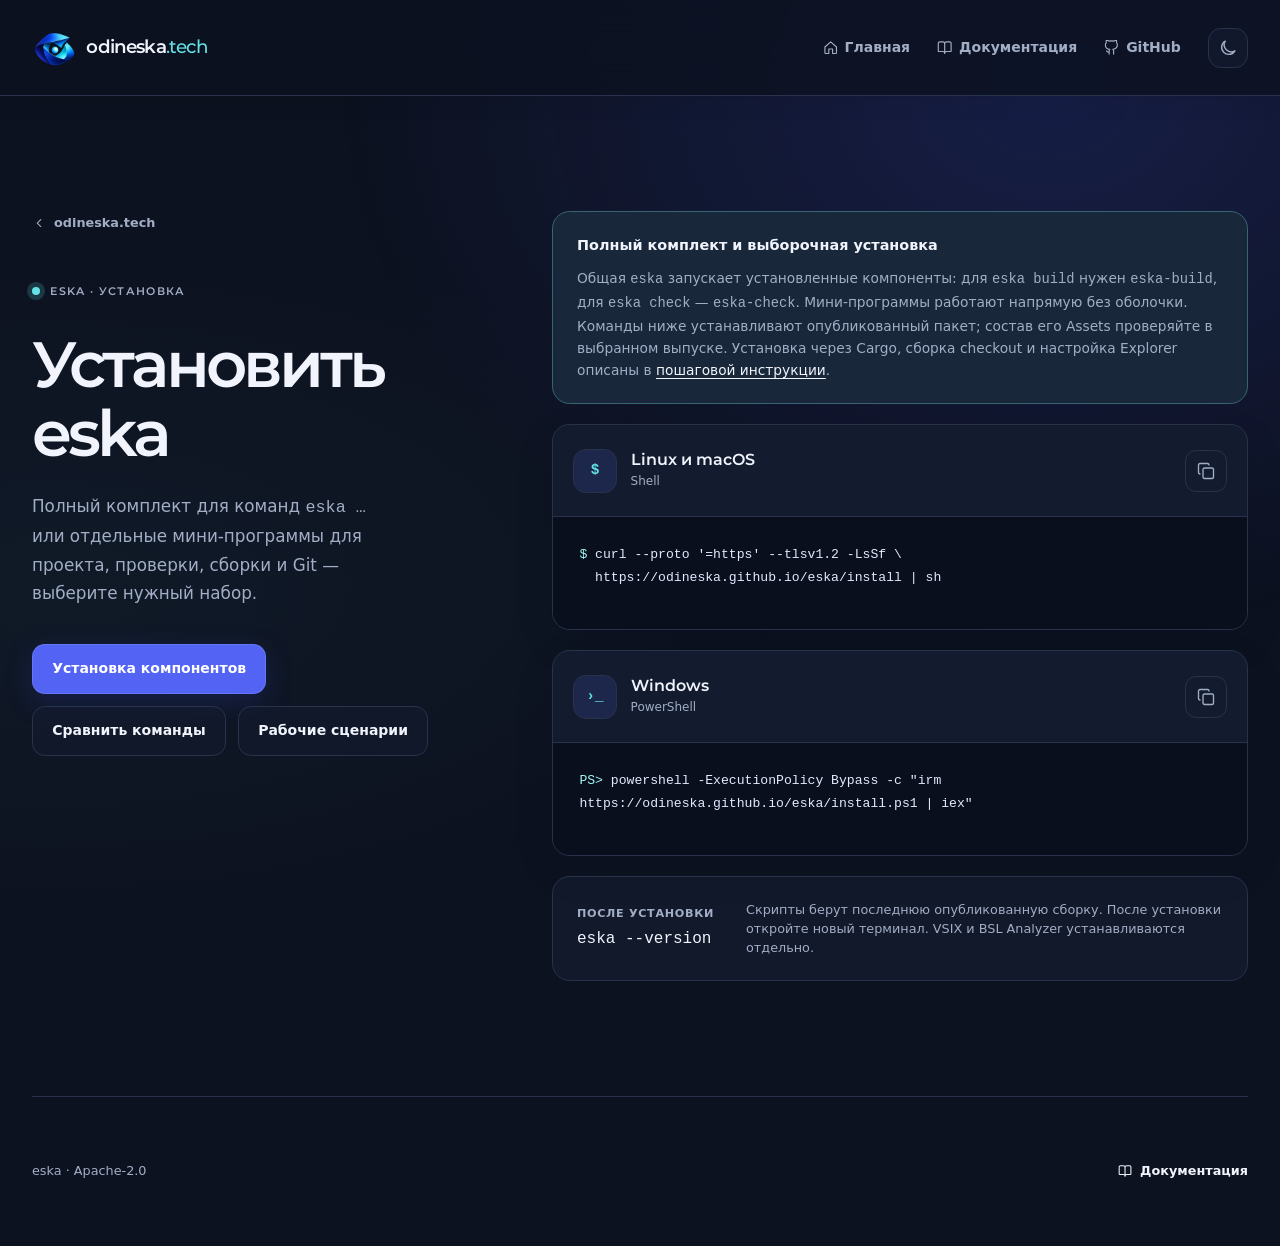
==== commit 5a99c6e1: "fix(site): Обновлены адреса после переименования в Odineska" ====
--- a/eska/index.html
+++ b/eska/index.html
@@ -23,7 +23,7 @@
       <nav class="site-nav" aria-label="Основная навигация">
         <a href="../"><svg class="icon" aria-hidden="true"><use href="../assets/icons.svg#home"></use></svg>Главная</a>
         <a href="./docs/"><svg class="icon" aria-hidden="true"><use href="../assets/icons.svg#book-open"></use></svg>Документация</a>
-        <a href="https://github.com/1c-tooling/eska" target="_blank" rel="noreferrer"><svg class="icon" aria-hidden="true"><use href="../assets/icons.svg#github"></use></svg>GitHub</a>
+        <a href="https://github.com/odineska/eska" target="_blank" rel="noreferrer"><svg class="icon" aria-hidden="true"><use href="../assets/icons.svg#github"></use></svg>GitHub</a>
         <button class="theme-toggle" type="button" data-theme-toggle aria-label="Включить тёмную тему">
           <svg class="sun-icon" viewBox="0 0 24 24" aria-hidden="true">
             <circle cx="12" cy="12" r="3.5"></circle>
@@ -58,13 +58,13 @@
                 <p>Shell</p>
               </div>
             </div>
-            <button class="copy-button" type="button" data-copy="curl --proto '=https' --tlsv1.2 -LsSf https://1c-tooling.github.io/eska/install | sh" aria-label="Копировать команду">
+            <button class="copy-button" type="button" data-copy="curl --proto '=https' --tlsv1.2 -LsSf https://odineska.github.io/eska/install | sh" aria-label="Копировать команду">
               <svg class="icon icon-copy" aria-hidden="true"><use href="../assets/icons.svg#copy"></use></svg>
               <svg class="icon icon-check" aria-hidden="true"><use href="../assets/icons.svg#check"></use></svg>
             </button>
           </div>
           <pre><code><span class="prompt">$</span> curl --proto '=https' --tlsv1.2 -LsSf \
-  https://1c-tooling.github.io/eska/install | sh</code></pre>
+  https://odineska.github.io/eska/install | sh</code></pre>
         </article>
 
         <article class="command-card">
@@ -76,12 +76,12 @@
                 <p>PowerShell</p>
               </div>
             </div>
-            <button class="copy-button" type="button" data-copy="powershell -ExecutionPolicy Bypass -c &quot;irm https://1c-tooling.github.io/eska/install.ps1 | iex&quot;" aria-label="Копировать команду">
+            <button class="copy-button" type="button" data-copy="powershell -ExecutionPolicy Bypass -c &quot;irm https://odineska.github.io/eska/install.ps1 | iex&quot;" aria-label="Копировать команду">
               <svg class="icon icon-copy" aria-hidden="true"><use href="../assets/icons.svg#copy"></use></svg>
               <svg class="icon icon-check" aria-hidden="true"><use href="../assets/icons.svg#check"></use></svg>
             </button>
           </div>
-          <pre><code><span class="prompt">PS&gt;</span> powershell -ExecutionPolicy Bypass -c "irm https://1c-tooling.github.io/eska/install.ps1 | iex"</code></pre>
+          <pre><code><span class="prompt">PS&gt;</span> powershell -ExecutionPolicy Bypass -c "irm https://odineska.github.io/eska/install.ps1 | iex"</code></pre>
         </article>
 
         <div class="install-note">
--- a/assets/site.css
+++ b/assets/site.css
@@ -35,7 +35,11 @@
   --shadow: 0 24px 80px rgb(0 5 20 / 24%);
   --radius-lg: 1.6rem;
   --radius-md: 1.1rem;
-  --shell: min(1240px, calc(100% - 64px));
+  --gutter: 32px;
+  --content-width: 1240px;
+  --header-height: 96px;
+  --docs-nav-height: 64px;
+  --shell: min(var(--content-width), calc(100% - var(--gutter) * 2));
 }
 
 :root[data-theme="light"] {
@@ -59,6 +63,7 @@
 
 html {
   scroll-behavior: smooth;
+  scroll-padding-top: var(--header-height);
 }
 
 body {
@@ -147,12 +152,22 @@
 }
 
 .site-header {
+  position: sticky;
+  z-index: 40;
+  top: 0;
   display: flex;
+  width: 100%;
+  margin-inline: 0;
+  padding-inline: max(var(--gutter), calc((100% - var(--content-width)) / 2));
   align-items: center;
   justify-content: space-between;
   gap: 1.5rem;
-  min-height: 96px;
+  min-height: var(--header-height);
   border-bottom: 1px solid var(--line);
+  background: color-mix(in srgb, var(--bg) 82%, transparent);
+  box-shadow: 0 4px 24px rgb(0 5 20 / 8%);
+  -webkit-backdrop-filter: blur(18px);
+  backdrop-filter: blur(18px);
 }
 
 .brand {
@@ -809,7 +824,11 @@
 
 .docs-sidebar {
   position: sticky;
-  top: 2rem;
+  top: calc(var(--header-height) + 1.5rem);
+  max-height: calc(100svh - var(--header-height) - 3rem);
+  overflow-y: auto;
+  overscroll-behavior: contain;
+  scrollbar-width: thin;
 }
 
 .docs-sidebar-title {
@@ -835,16 +854,25 @@
 }
 
 .docs-toc a {
-  padding: 0.45rem 0;
+  padding: 0.5rem 0.65rem;
+  border-left: 2px solid transparent;
+  border-radius: 0 0.55rem 0.55rem 0;
   color: var(--text-soft);
   font-size: 0.78rem;
   line-height: 1.35;
-  transition: color 160ms ease, transform 160ms ease;
+  transition: color 160ms ease, background 160ms ease, border-color 160ms ease;
 }
 
 .docs-toc a:hover {
-  transform: translateX(3px);
   color: var(--text);
+  background: color-mix(in srgb, var(--accent) 5%, transparent);
+}
+
+.docs-toc a[aria-current="location"] {
+  border-color: var(--accent);
+  background: color-mix(in srgb, var(--accent) 10%, var(--surface));
+  color: var(--accent);
+  font-weight: 650;
 }
 
 .docs-content {
@@ -1380,35 +1408,53 @@
 
 @media (max-width: 1100px) {
   .docs-shell {
-    grid-template-columns: 1fr;
-    gap: 3rem;
+    display: block;
   }
 
   .docs-sidebar {
-    position: static;
+    z-index: 30;
+    top: var(--header-height);
+    height: var(--docs-nav-height);
+    max-height: none;
     min-width: 0;
+    overflow: visible;
+    border-bottom: 1px solid var(--line);
+    background: color-mix(in srgb, var(--bg) 90%, transparent);
+    -webkit-backdrop-filter: blur(18px);
+    backdrop-filter: blur(18px);
+  }
+
+  .docs-sidebar-title {
+    display: none;
   }
 
   .docs-toc {
     display: flex;
-    margin-top: 1rem;
-    padding-bottom: 0.5rem;
-    gap: 1.25rem;
+    height: 100%;
+    margin: 0;
+    padding-block: 0.5rem;
+    gap: 0.4rem;
+    align-items: center;
     overflow-x: auto;
     scrollbar-width: thin;
   }
 
   .docs-toc a {
     flex: none;
+    border-left: 0;
+    border-bottom: 2px solid transparent;
+    border-radius: 0.55rem;
     white-space: nowrap;
-  }
-
-  .docs-toc a:hover {
-    transform: none;
   }
 
   .docs-content {
     width: 100%;
+    margin-top: 3rem;
+  }
+
+  .doc-section,
+  .doc-section h3[id] {
+    scroll-margin-top: calc(var(--docs-nav-height) + 1rem);
   }
 
   .hero-copy {
@@ -1465,7 +1511,8 @@
 
 @media (max-width: 640px) {
   :root {
-    --shell: min(100% - 36px, 1240px);
+    --gutter: 18px;
+    --header-height: 76px;
     --radius-lg: 1.35rem;
     --radius-md: 1rem;
   }
@@ -1478,10 +1525,6 @@
   .brand img {
     width: 36px;
     height: 36px;
-  }
-
-  .site-header {
-    min-height: 76px;
   }
 
   .site-nav {
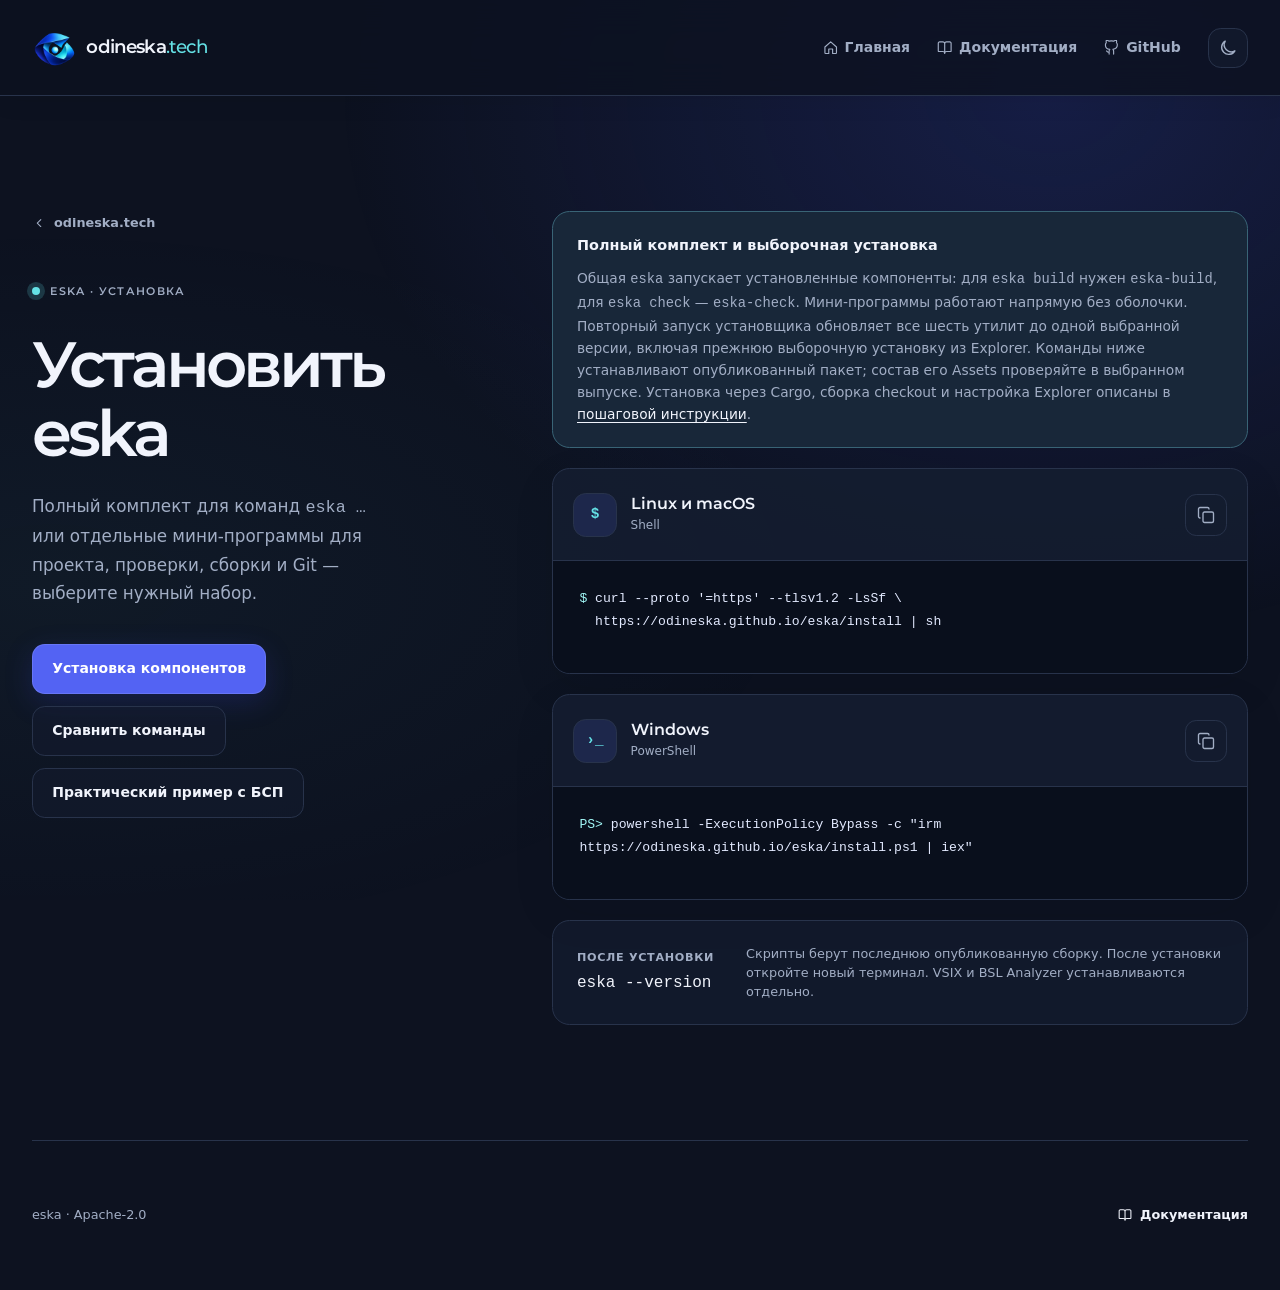
==== commit 7836bccc: "docs(site): Добавлены подробное руководство, справочники и пример с БСП" ====
--- a/eska/index.html
+++ b/eska/index.html
@@ -43,11 +43,11 @@
         <h1>Установить eska</h1>
         <p>Полный комплект для команд <code>eska …</code> или отдельные мини-программы для проекта, проверки, сборки и Git — выберите нужный набор.</p>
 
-        <div class="hero-actions"><a class="button button-primary" href="./docs/#installation">Установка компонентов</a><a class="button button-quiet" href="./docs/#components">Сравнить команды</a><a class="button button-quiet" href="./docs/#scenarios">Рабочие сценарии</a></div>
+        <div class="hero-actions"><a class="button button-primary" href="./docs/#installation">Установка компонентов</a><a class="button button-quiet" href="./docs/#components">Сравнить команды</a><a class="button button-quiet" href="./docs/#practice">Практический пример с БСП</a></div>
       </div>
 
       <div class="install-grid standalone-install">
-        <div class="doc-callout install-release-note"><strong>Полный комплект и выборочная установка</strong><p>Общая <code>eska</code> запускает установленные компоненты: для <code>eska build</code> нужен <code>eska-build</code>, для <code>eska check</code> — <code>eska-check</code>. Мини-программы работают напрямую без оболочки. Команды ниже устанавливают опубликованный пакет; состав его Assets проверяйте в выбранном выпуске. Установка через Cargo, сборка checkout и настройка Explorer описаны в <a href="./docs/#installation">пошаговой инструкции</a>.</p></div>
+        <div class="doc-callout install-release-note"><strong>Полный комплект и выборочная установка</strong><p>Общая <code>eska</code> запускает установленные компоненты: для <code>eska build</code> нужен <code>eska-build</code>, для <code>eska check</code> — <code>eska-check</code>. Мини-программы работают напрямую без оболочки. Повторный запуск установщика обновляет все шесть утилит до одной выбранной версии, включая прежнюю выборочную установку из Explorer. Команды ниже устанавливают опубликованный пакет; состав его Assets проверяйте в выбранном выпуске. Установка через Cargo, сборка checkout и настройка Explorer описаны в <a href="./docs/#installation">пошаговой инструкции</a>.</p></div>
 
         <article class="command-card">
           <div class="command-heading">
--- a/assets/site.css
+++ b/assets/site.css
@@ -878,6 +878,7 @@
 .docs-content {
   width: min(100%, 860px);
   min-width: 0;
+  overflow-wrap: anywhere;
 }
 
 .docs-hero {
@@ -976,7 +977,7 @@
   font-size: 0.87em;
 }
 
-.doc-section > pre,
+.doc-section pre,
 .doc-columns pre,
 .workflow-steps pre {
   margin: 1rem 0 0;
@@ -1553,7 +1554,7 @@
   }
 
   .docs-hero h1 {
-    font-size: clamp(3rem, 15vw, 4.8rem);
+    font-size: clamp(2.25rem, 10vw, 3rem);
   }
 
   .docs-hero-actions .button {
@@ -1800,3 +1801,17 @@
     grid-template-columns: 1fr;
   }
 }
+
+/* Expandable command help uses the same code style as the guide. */
+.doc-section details {
+  margin-top: 1rem;
+  padding: 1rem;
+  border: 1px solid var(--line);
+  border-radius: 1rem;
+}
+
+.doc-section summary {
+  cursor: pointer;
+  font-weight: 600;
+  overflow-wrap: anywhere;
+}
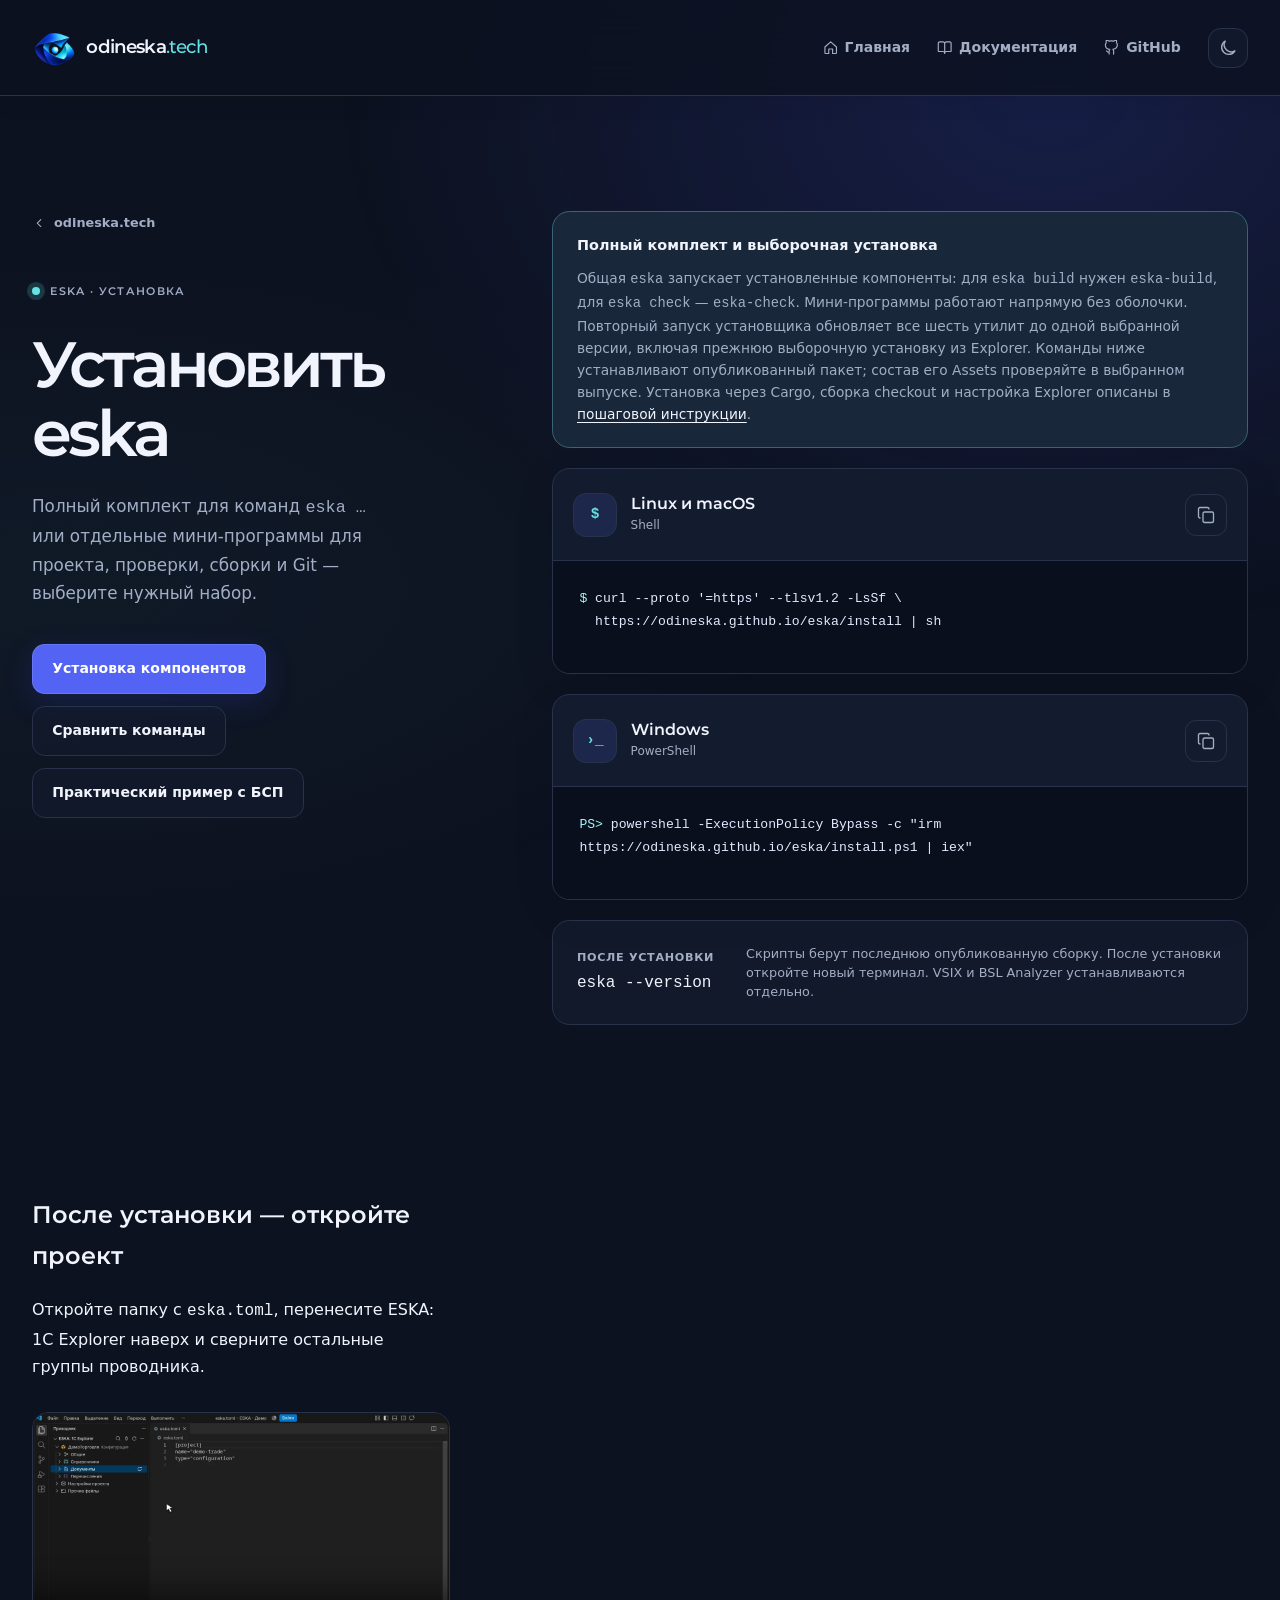
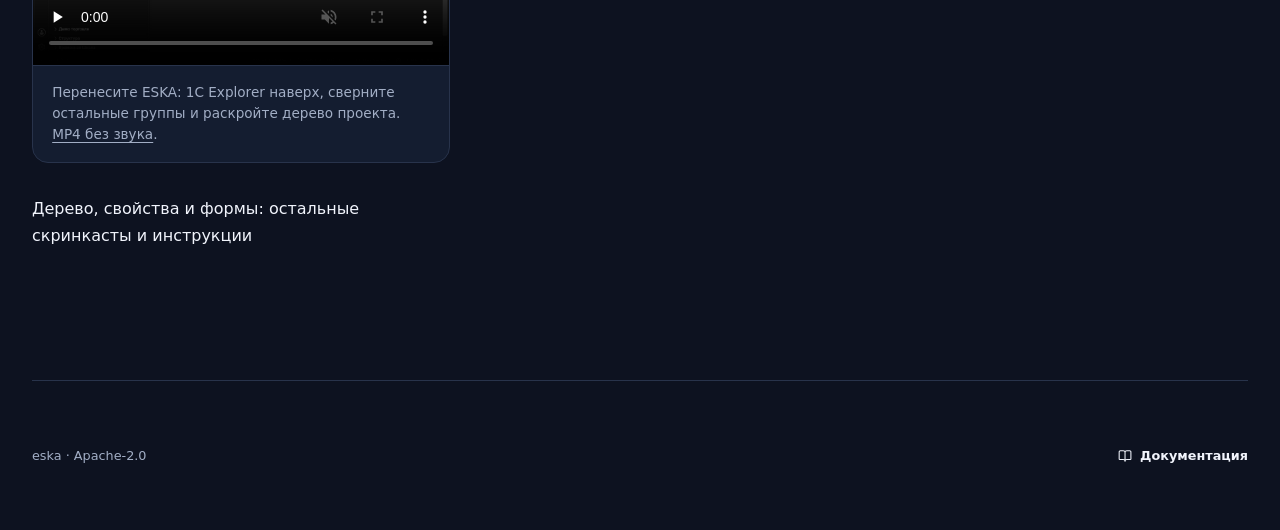
==== commit 806c0d34: "docs(explorer): Добавлены скринкасты настройки, дерева, свойств и форм" ====
--- a/eska/index.html
+++ b/eska/index.html
@@ -92,6 +92,18 @@
           <p>Скрипты берут последнюю опубликованную сборку. После установки откройте новый терминал. VSIX и BSL Analyzer устанавливаются отдельно.</p>
         </div>
       </div>
+      <section class="install-demo" aria-labelledby="install-demo-title">
+        <h2 id="install-demo-title">После установки — откройте проект</h2>
+        <p>Откройте папку с <code>eska.toml</code>, перенесите ESKA: 1C Explorer наверх и сверните остальные группы проводника.</p>
+<figure class="doc-screenshot demo-figure" id="install-setup">
+  <video class="demo-video" controls muted playsinline preload="none" width="1248" height="758" poster="../assets/demos/2026-11/explorer-setup.webp" aria-label="Настроить проводник" aria-describedby="install-setup-caption">
+    <source src="../assets/demos/2026-11/explorer-setup.mp4" type="video/mp4"/>
+    <a href="../assets/demos/2026-11/explorer-setup.mp4">Открыть видео: Настроить проводник</a>
+  </video>
+  <figcaption id="install-setup-caption">Перенесите ESKA: 1C Explorer наверх, сверните остальные группы и раскройте дерево проекта. <a href="../assets/demos/2026-11/explorer-setup.mp4">MP4 без звука</a>.</figcaption>
+</figure>
+        <p><a href="./docs/#explorer">Дерево, свойства и формы: остальные скринкасты и инструкции</a></p>
+      </section>
     </main>
 
     <footer class="site-footer shell compact-footer">
--- a/assets/site.css
+++ b/assets/site.css
@@ -1454,7 +1454,8 @@
   }
 
   .doc-section,
-  .doc-section h3[id] {
+  .doc-section h3[id],
+  .doc-section .demo-figure {
     scroll-margin-top: calc(var(--docs-nav-height) + 1rem);
   }
 
@@ -1815,3 +1816,59 @@
   font-weight: 600;
   overflow-wrap: anywhere;
 }
+
+/* Silent demos keep their native aspect ratio and load only when played. */
+.demo-video {
+  display: block;
+  width: 100%;
+  height: auto;
+  aspect-ratio: 1248 / 758;
+  background: #1f1f1f;
+}
+
+.demo-gallery {
+  display: grid;
+  gap: 1rem;
+}
+
+.demo-scenario {
+  border: 1px solid var(--line);
+  border-radius: 1rem;
+  overflow: hidden;
+}
+
+.demo-scenario > summary {
+  padding: 1rem 1.2rem;
+  cursor: pointer;
+  font-weight: 600;
+}
+
+.demo-scenario > summary:focus-visible {
+  outline: 2px solid var(--accent);
+  outline-offset: -4px;
+}
+
+.demo-scenario .demo-figure {
+  margin: 0;
+  border: 0;
+  border-radius: 0;
+}
+
+.demo-note {
+  color: var(--text-soft);
+  line-height: 1.65;
+}
+
+.install-demo {
+  margin-top: 3rem;
+}
+
+.demo-figure figcaption a {
+  display: inline;
+  text-decoration: underline;
+  text-underline-offset: 0.2em;
+}
+
+.demo-figure {
+  scroll-margin-top: 1.5rem;
+}
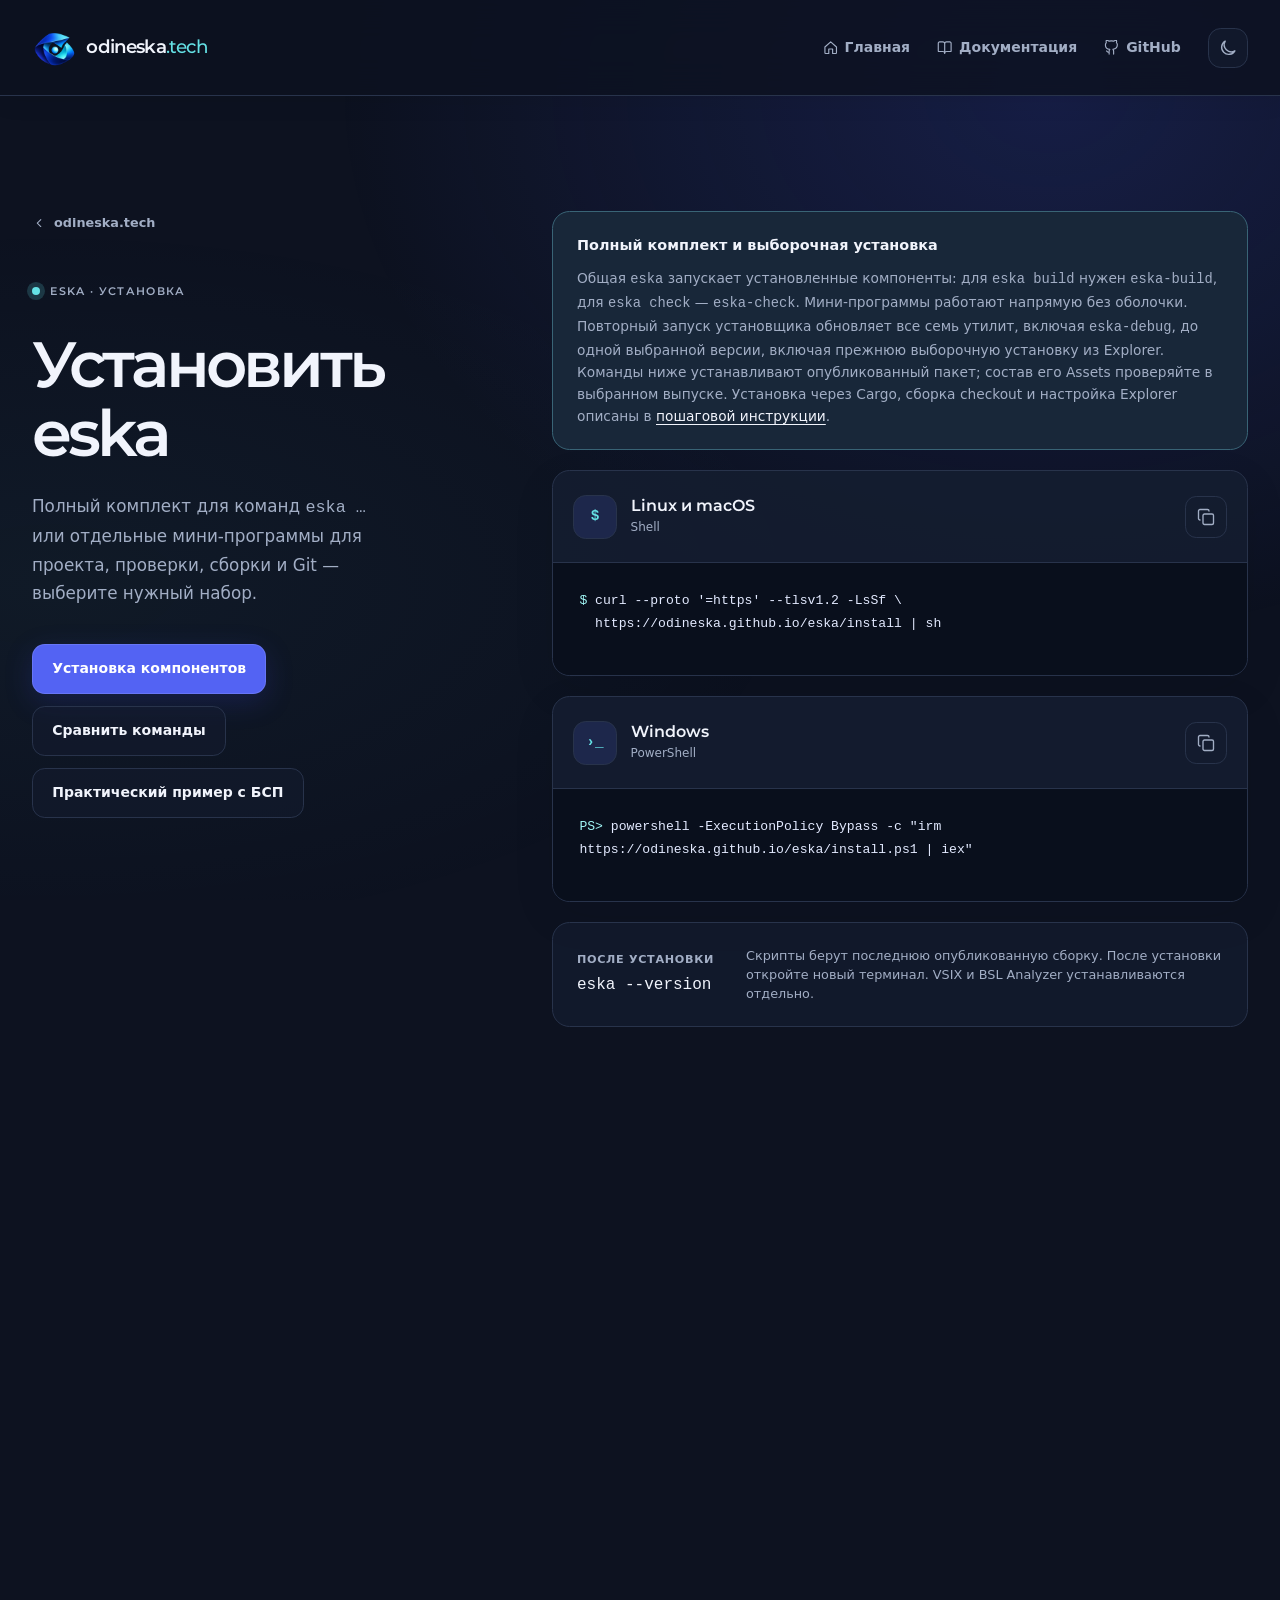
==== commit df530c1c: "docs(debug): Описаны запуск, HTTP-отладка и локальные профили" ====
--- a/eska/index.html
+++ b/eska/index.html
@@ -9,7 +9,7 @@
     <script src="../assets/theme.js"></script>
     <link rel="icon" href="../assets/brand/favicon.png" type="image/png">
     <link rel="preload" href="../assets/fonts/montserrat-semibold.woff2" as="font" type="font/woff2" crossorigin>
-    <link rel="stylesheet" href="../assets/site.css">
+    <link rel="stylesheet" href="../assets/site.css?v=20261113">
   </head>
   <body class="install-page">
     <a class="skip-link" href="#content">К содержанию</a>
@@ -47,7 +47,7 @@
       </div>
 
       <div class="install-grid standalone-install">
-        <div class="doc-callout install-release-note"><strong>Полный комплект и выборочная установка</strong><p>Общая <code>eska</code> запускает установленные компоненты: для <code>eska build</code> нужен <code>eska-build</code>, для <code>eska check</code> — <code>eska-check</code>. Мини-программы работают напрямую без оболочки. Повторный запуск установщика обновляет все шесть утилит до одной выбранной версии, включая прежнюю выборочную установку из Explorer. Команды ниже устанавливают опубликованный пакет; состав его Assets проверяйте в выбранном выпуске. Установка через Cargo, сборка checkout и настройка Explorer описаны в <a href="./docs/#installation">пошаговой инструкции</a>.</p></div>
+        <div class="doc-callout install-release-note"><strong>Полный комплект и выборочная установка</strong><p>Общая <code>eska</code> запускает установленные компоненты: для <code>eska build</code> нужен <code>eska-build</code>, для <code>eska check</code> — <code>eska-check</code>. Мини-программы работают напрямую без оболочки. Повторный запуск установщика обновляет все семь утилит, включая <code>eska-debug</code>, до одной выбранной версии, включая прежнюю выборочную установку из Explorer. Команды ниже устанавливают опубликованный пакет; состав его Assets проверяйте в выбранном выпуске. Установка через Cargo, сборка checkout и настройка Explorer описаны в <a href="./docs/#installation">пошаговой инструкции</a>.</p></div>
 
         <article class="command-card">
           <div class="command-heading">
@@ -112,6 +112,6 @@
     </footer>
 
     <div class="copy-toast" role="status" aria-live="polite" aria-atomic="true"></div>
-    <script src="../assets/site.js"></script>
+    <script src="../assets/site.js?v=20261113"></script>
   </body>
 </html>
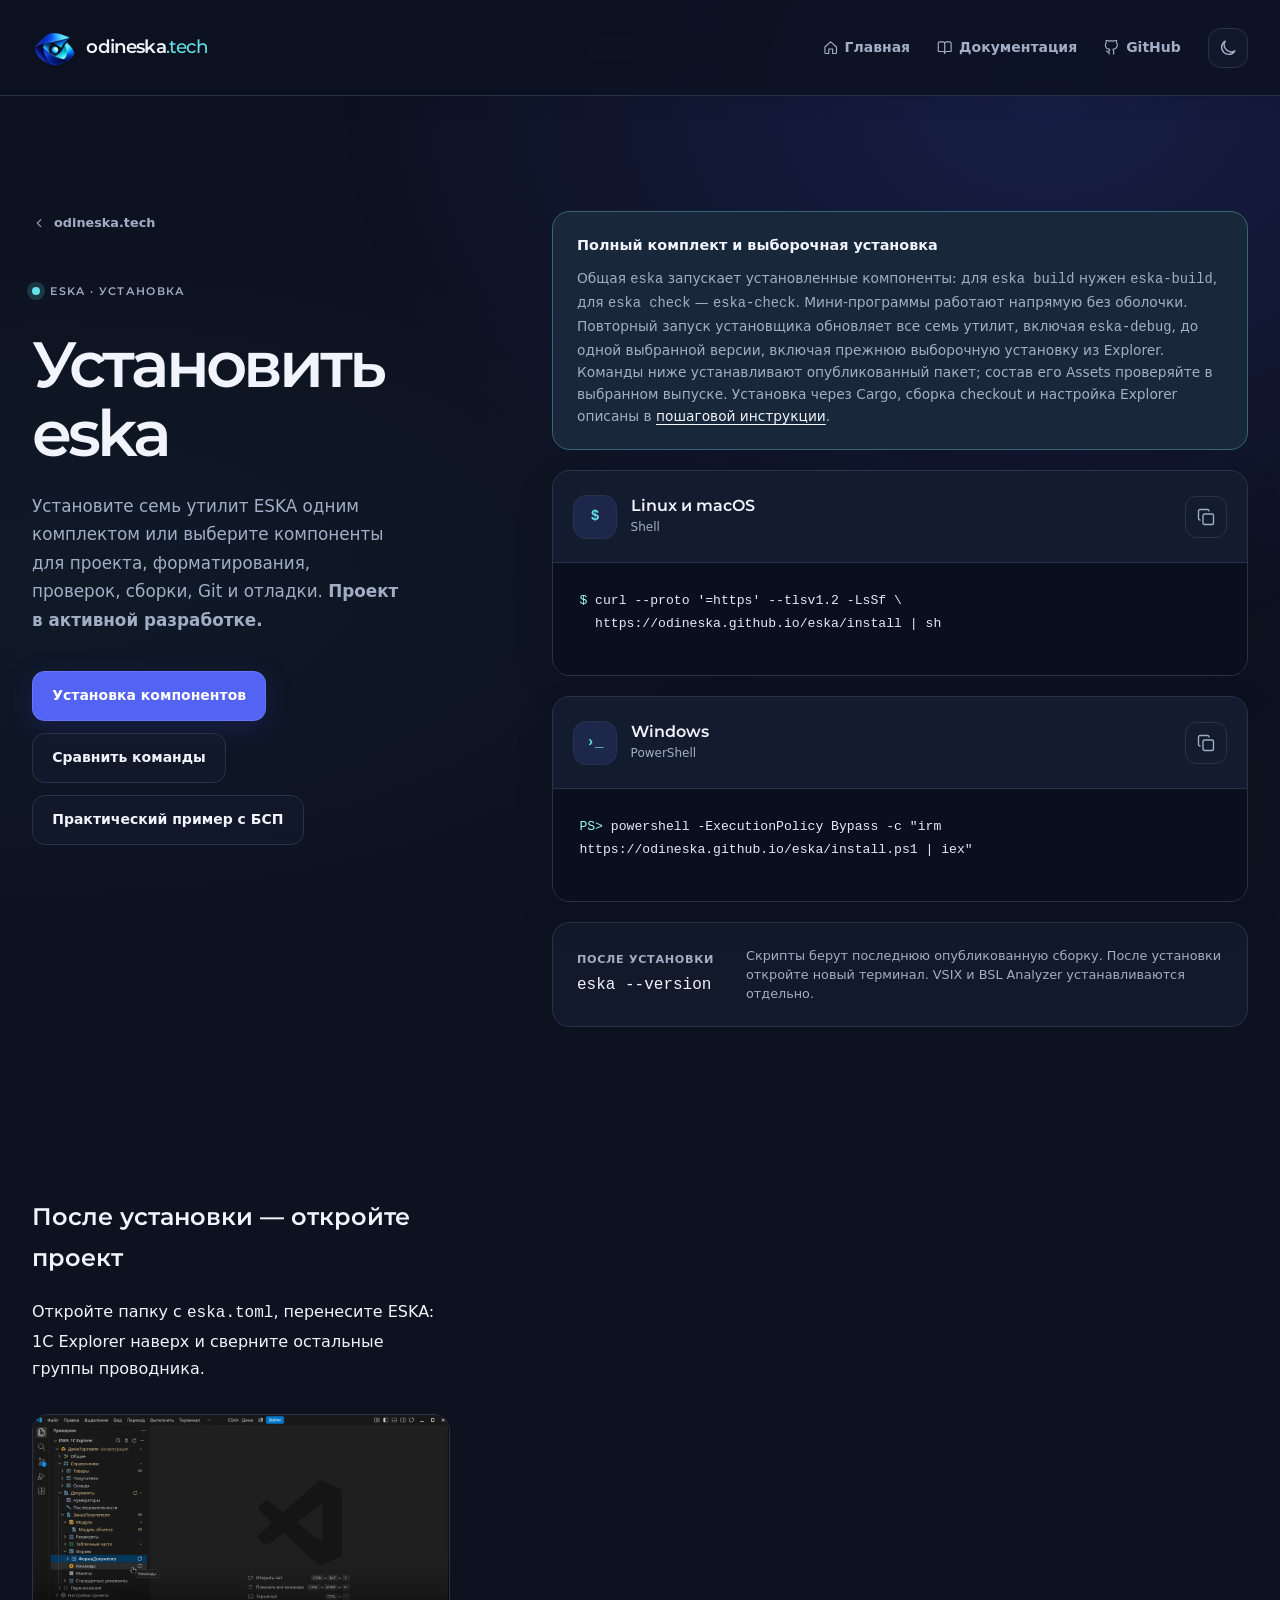
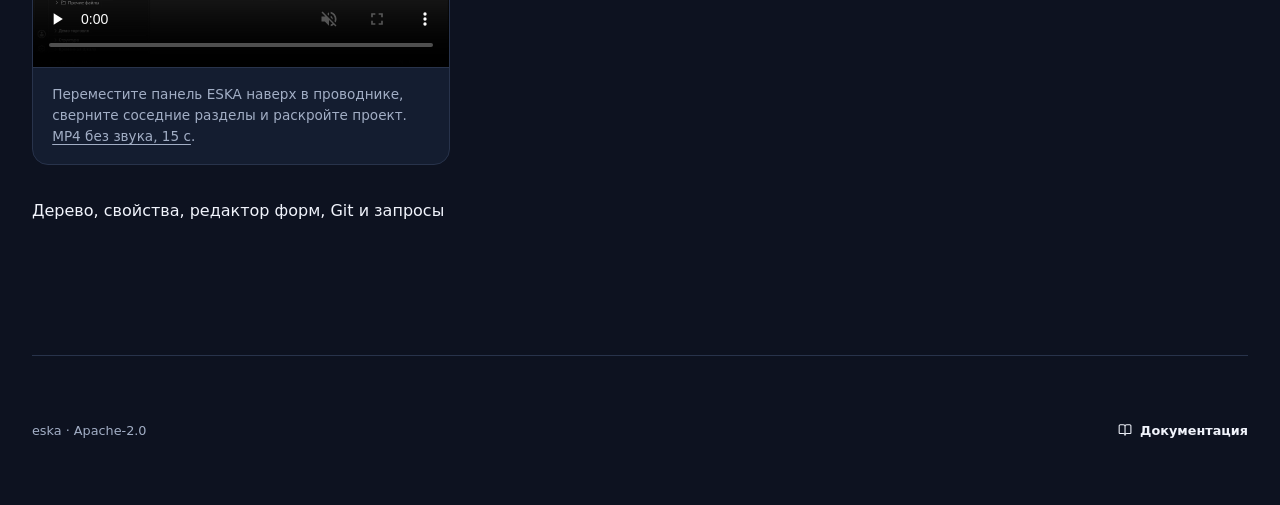
==== commit f3179c13: "docs: Обновлено руководство ESKA и семь скринкастов Explorer" ====
--- a/eska/index.html
+++ b/eska/index.html
@@ -41,7 +41,7 @@
         <a class="back-link" href="../"><svg class="icon" aria-hidden="true"><use href="../assets/icons.svg#arrow-left"></use></svg>odineska.tech</a>
         <p class="eyebrow"><span></span> eska · установка</p>
         <h1>Установить eska</h1>
-        <p>Полный комплект для команд <code>eska …</code> или отдельные мини-программы для проекта, проверки, сборки и Git — выберите нужный набор.</p>
+        <p>Установите семь утилит ESKA одним комплектом или выберите компоненты для проекта, форматирования, проверок, сборки, Git и отладки. <strong>Проект в активной разработке.</strong></p>
 
         <div class="hero-actions"><a class="button button-primary" href="./docs/#installation">Установка компонентов</a><a class="button button-quiet" href="./docs/#components">Сравнить команды</a><a class="button button-quiet" href="./docs/#practice">Практический пример с БСП</a></div>
       </div>
@@ -96,13 +96,13 @@
         <h2 id="install-demo-title">После установки — откройте проект</h2>
         <p>Откройте папку с <code>eska.toml</code>, перенесите ESKA: 1C Explorer наверх и сверните остальные группы проводника.</p>
 <figure class="doc-screenshot demo-figure" id="install-setup">
-  <video class="demo-video" controls muted playsinline preload="none" width="1248" height="758" poster="../assets/demos/2026-11/explorer-setup.webp" aria-label="Настроить проводник" aria-describedby="install-setup-caption">
-    <source src="../assets/demos/2026-11/explorer-setup.mp4" type="video/mp4"/>
-    <a href="../assets/demos/2026-11/explorer-setup.mp4">Открыть видео: Настроить проводник</a>
+  <video class="demo-video" controls muted playsinline preload="none" width="1248" height="758" poster="../assets/demos/2026-11-18/explorer-setup.webp" aria-label="Настроить проводник" aria-describedby="install-setup-caption">
+    <source src="../assets/demos/2026-11-18/explorer-setup.mp4" type="video/mp4"/>
+    <a href="../assets/demos/2026-11-18/explorer-setup.mp4">Открыть видео «Настроить проводник»</a>
   </video>
-  <figcaption id="install-setup-caption">Перенесите ESKA: 1C Explorer наверх, сверните остальные группы и раскройте дерево проекта. <a href="../assets/demos/2026-11/explorer-setup.mp4">MP4 без звука</a>.</figcaption>
+  <figcaption id="install-setup-caption">Переместите панель ESKA наверх в проводнике, сверните соседние разделы и раскройте проект. <a href="../assets/demos/2026-11-18/explorer-setup.mp4">MP4 без звука, 15 с</a>.</figcaption>
 </figure>
-        <p><a href="./docs/#explorer">Дерево, свойства и формы: остальные скринкасты и инструкции</a></p>
+        <p><a href="./docs/#explorer">Дерево, свойства, редактор форм, Git и запросы</a></p>
       </section>
     </main>
 
--- a/assets/site.css
+++ b/assets/site.css
@@ -579,6 +579,10 @@
   line-height: 1.6;
 }
 
+.feature-row p:only-child {
+  grid-column: 1 / -1;
+}
+
 .feature-row code {
   font-size: 0.84em;
   font-weight: 500;
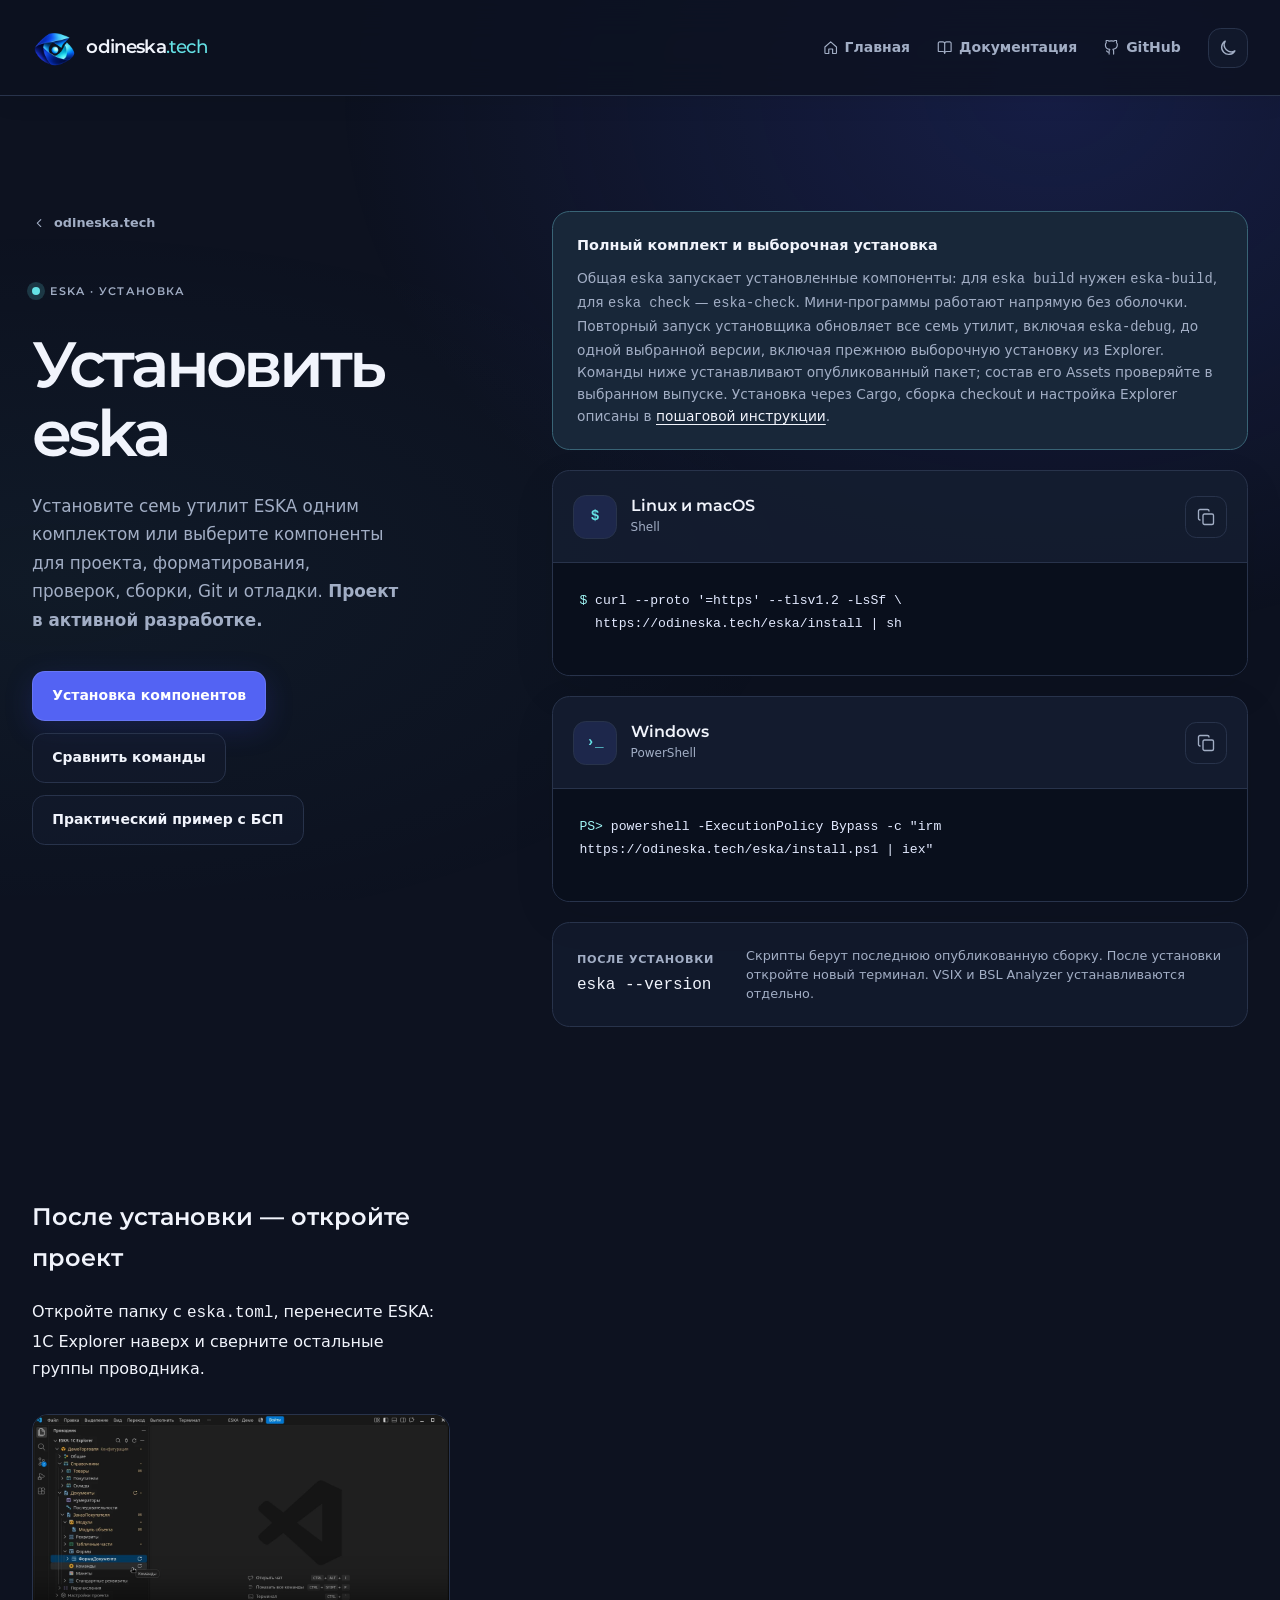
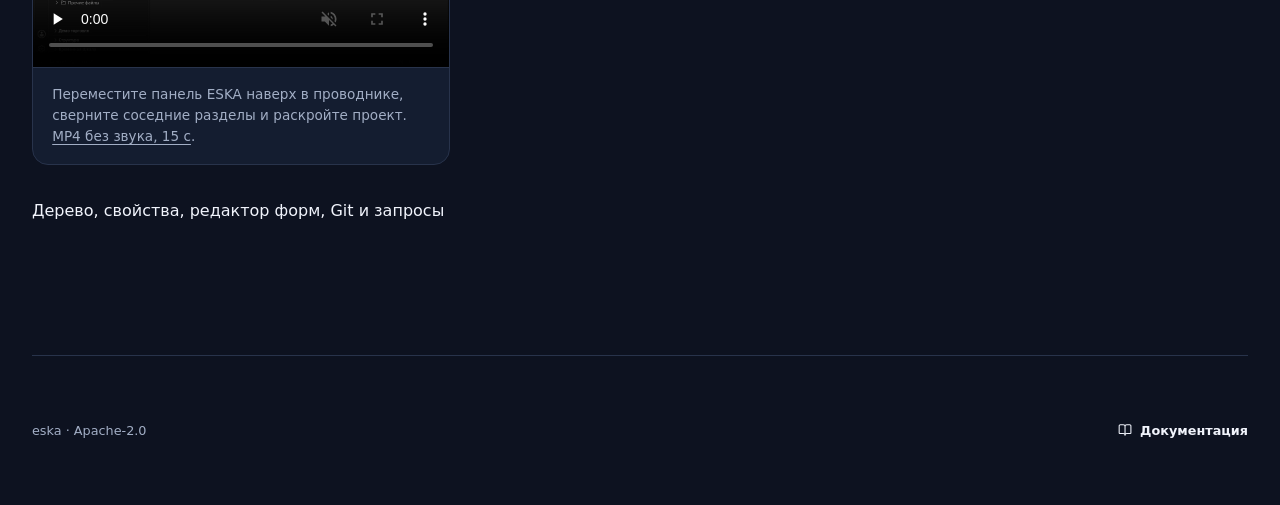
==== commit bd8ffc08: "docs(site): Обновлены ссылки на odineska.tech" ====
--- a/eska/index.html
+++ b/eska/index.html
@@ -58,13 +58,13 @@
                 <p>Shell</p>
               </div>
             </div>
-            <button class="copy-button" type="button" data-copy="curl --proto '=https' --tlsv1.2 -LsSf https://odineska.github.io/eska/install | sh" aria-label="Копировать команду">
+            <button class="copy-button" type="button" data-copy="curl --proto '=https' --tlsv1.2 -LsSf https://odineska.tech/eska/install | sh" aria-label="Копировать команду">
               <svg class="icon icon-copy" aria-hidden="true"><use href="../assets/icons.svg#copy"></use></svg>
               <svg class="icon icon-check" aria-hidden="true"><use href="../assets/icons.svg#check"></use></svg>
             </button>
           </div>
           <pre><code><span class="prompt">$</span> curl --proto '=https' --tlsv1.2 -LsSf \
-  https://odineska.github.io/eska/install | sh</code></pre>
+  https://odineska.tech/eska/install | sh</code></pre>
         </article>
 
         <article class="command-card">
@@ -76,12 +76,12 @@
                 <p>PowerShell</p>
               </div>
             </div>
-            <button class="copy-button" type="button" data-copy="powershell -ExecutionPolicy Bypass -c &quot;irm https://odineska.github.io/eska/install.ps1 | iex&quot;" aria-label="Копировать команду">
+            <button class="copy-button" type="button" data-copy="powershell -ExecutionPolicy Bypass -c &quot;irm https://odineska.tech/eska/install.ps1 | iex&quot;" aria-label="Копировать команду">
               <svg class="icon icon-copy" aria-hidden="true"><use href="../assets/icons.svg#copy"></use></svg>
               <svg class="icon icon-check" aria-hidden="true"><use href="../assets/icons.svg#check"></use></svg>
             </button>
           </div>
-          <pre><code><span class="prompt">PS&gt;</span> powershell -ExecutionPolicy Bypass -c "irm https://odineska.github.io/eska/install.ps1 | iex"</code></pre>
+          <pre><code><span class="prompt">PS&gt;</span> powershell -ExecutionPolicy Bypass -c "irm https://odineska.tech/eska/install.ps1 | iex"</code></pre>
         </article>
 
         <div class="install-note">
